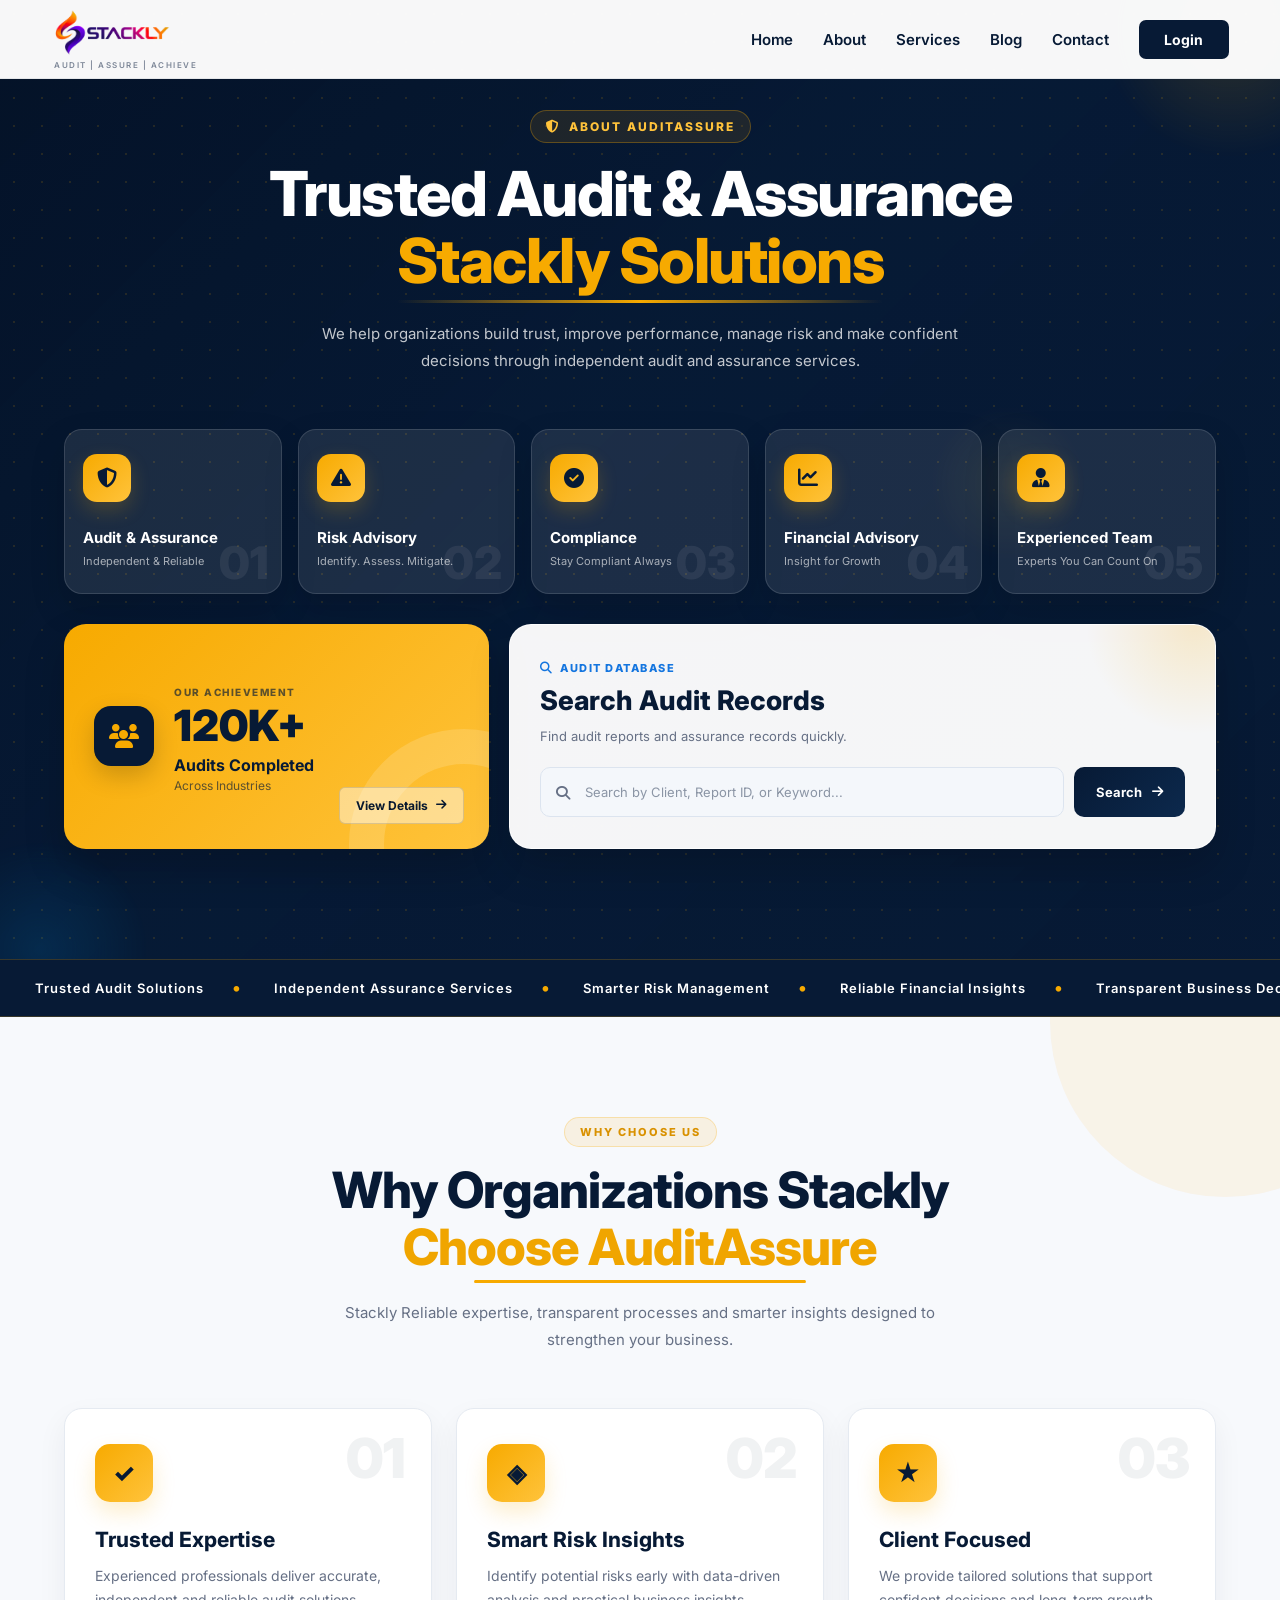
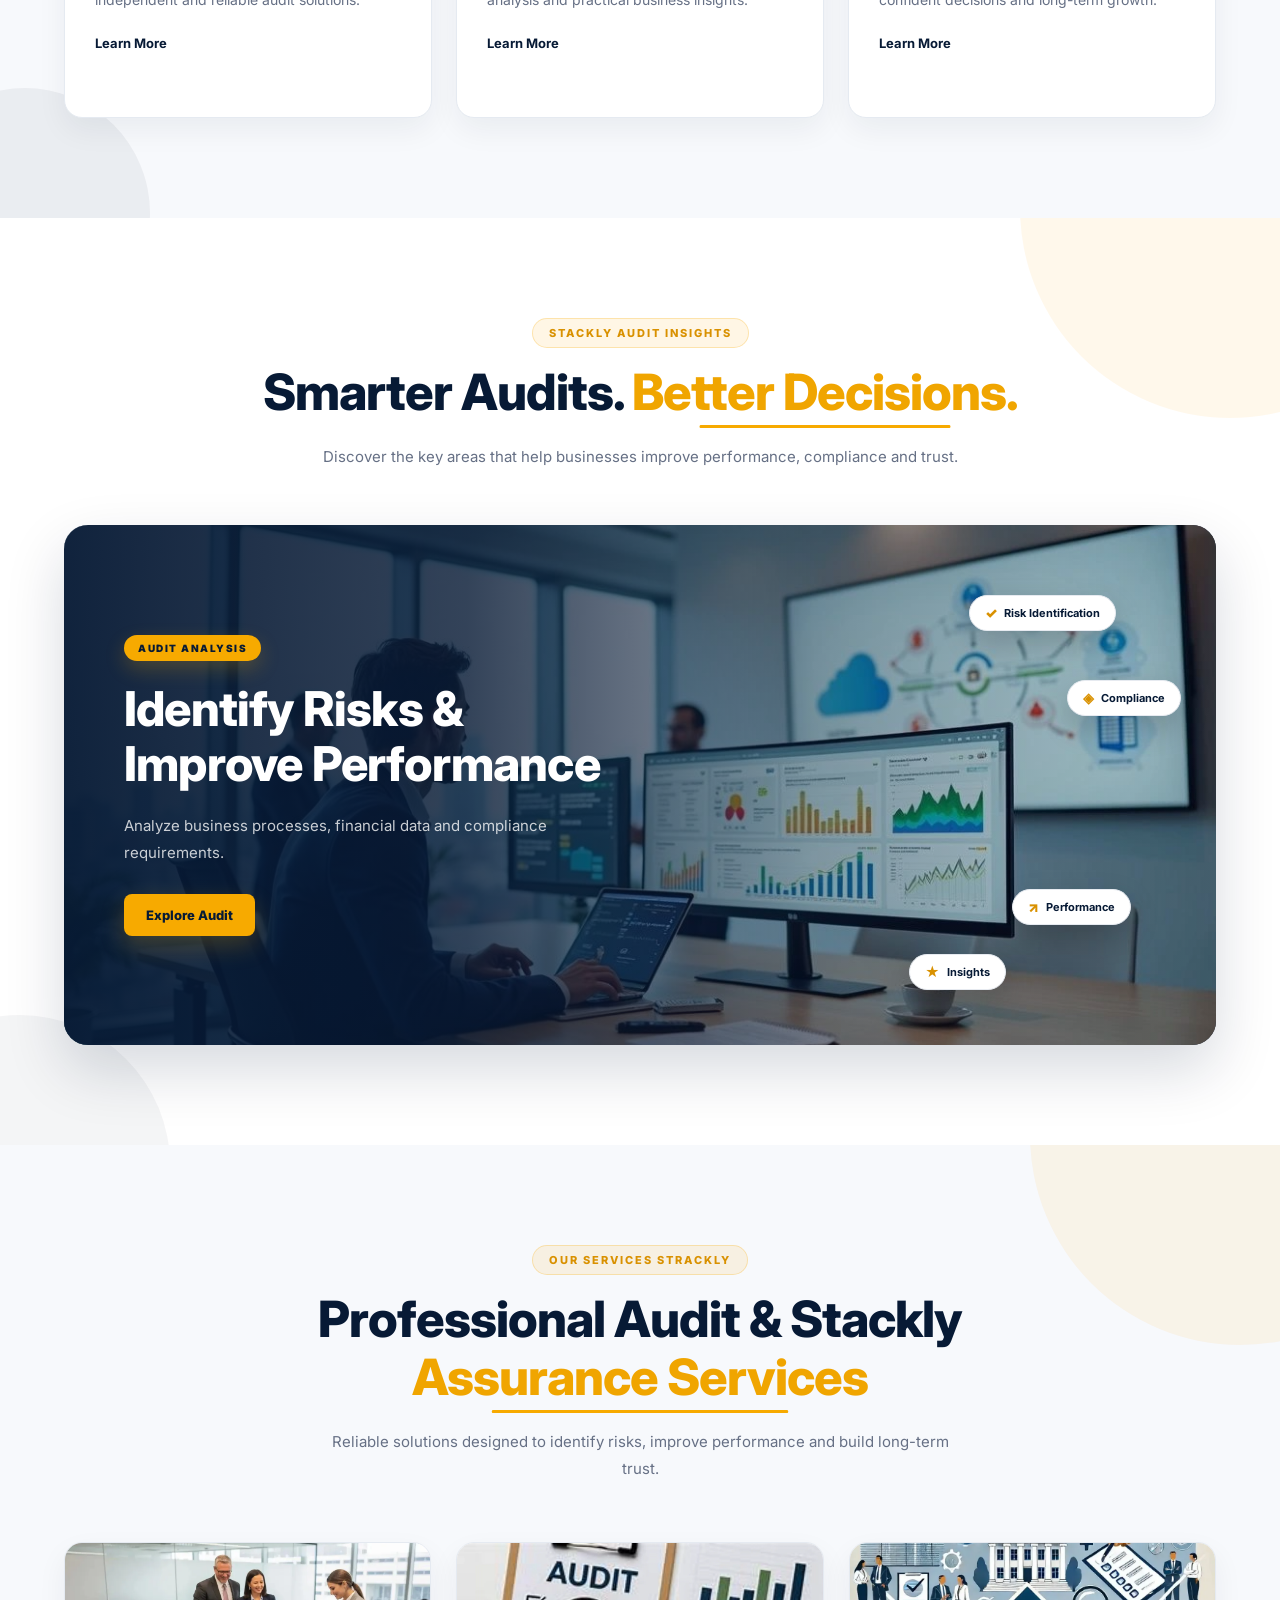
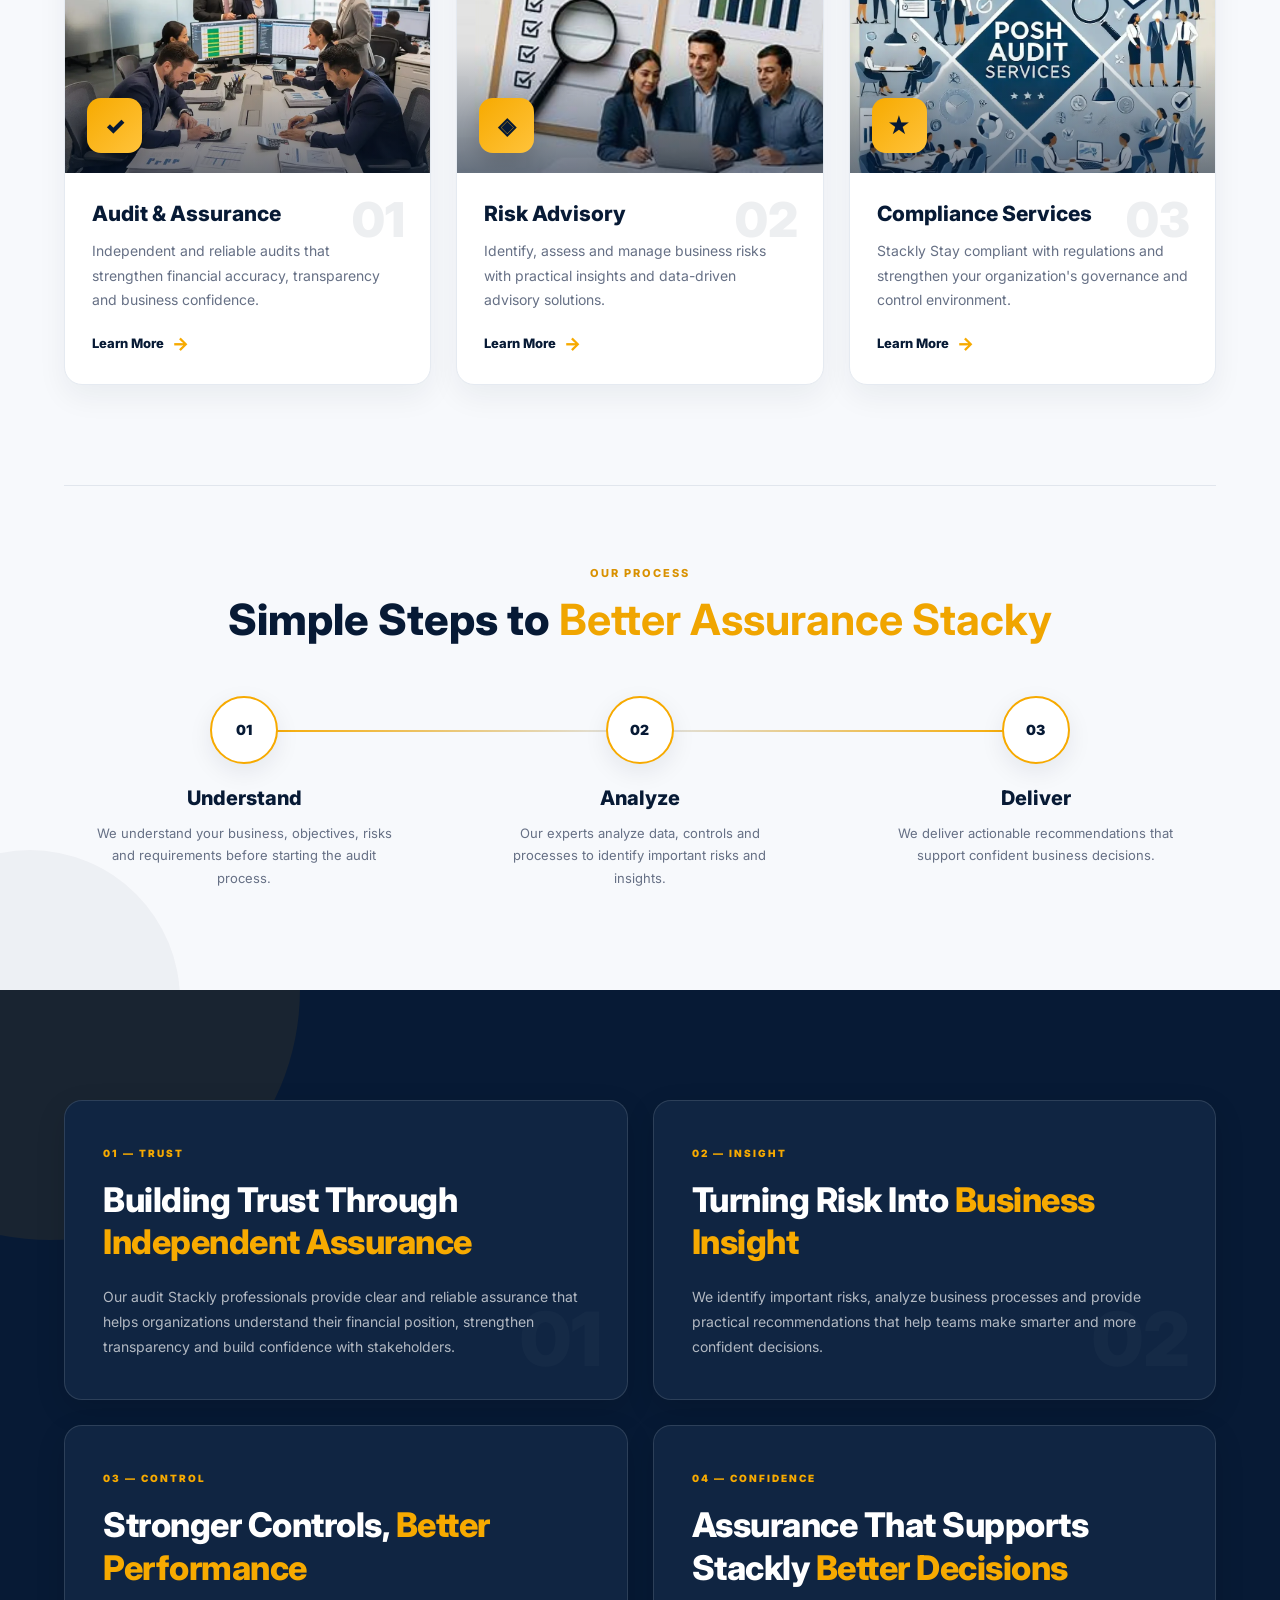
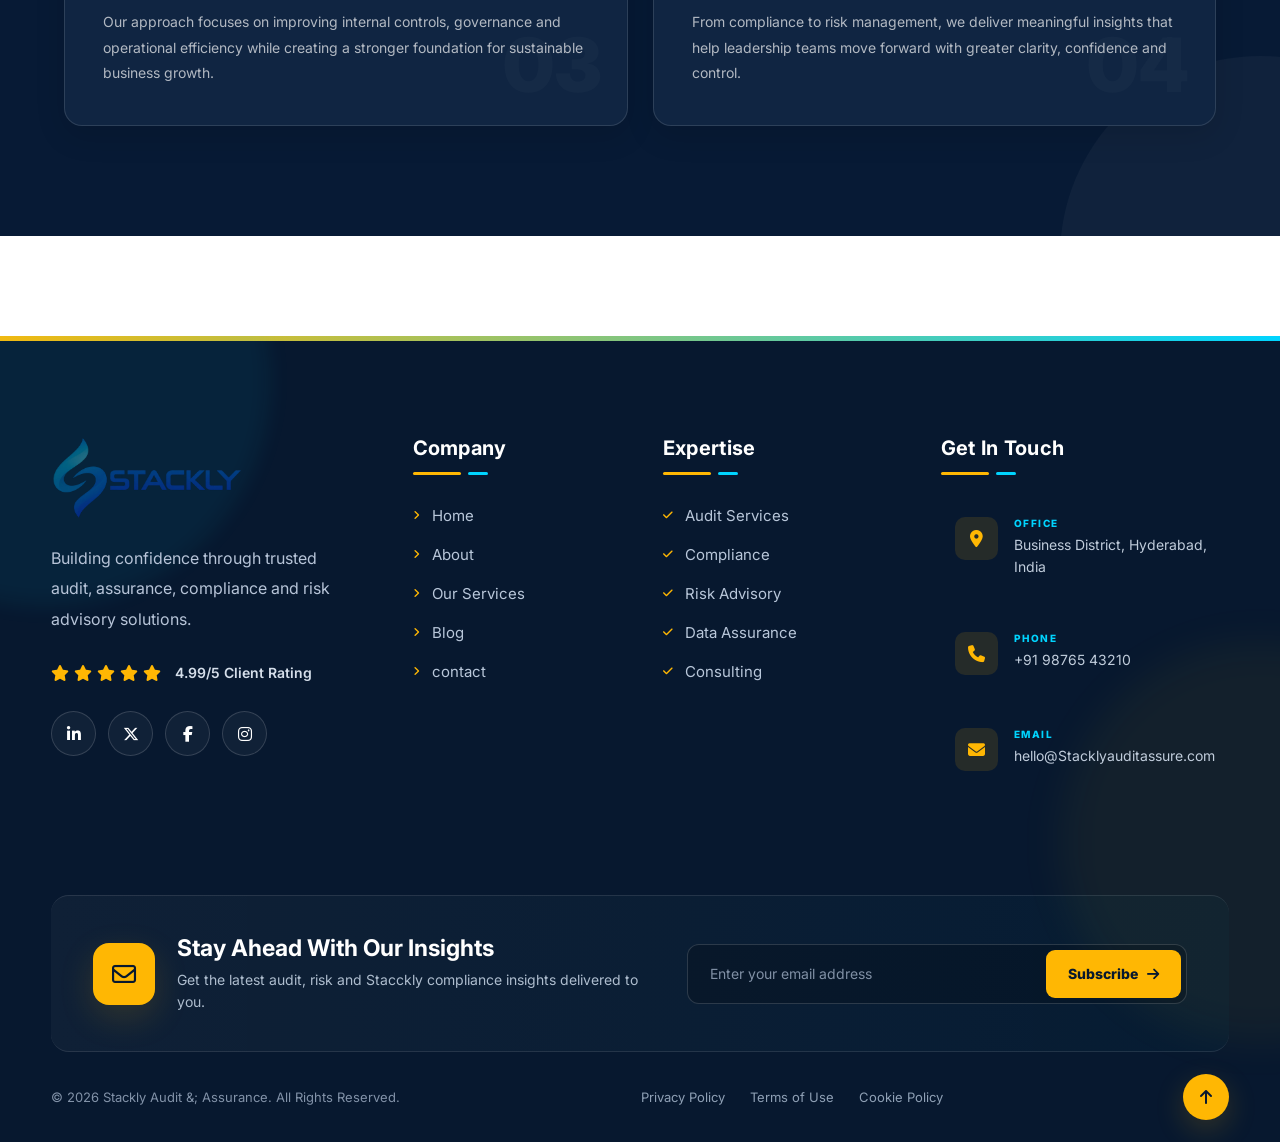
==== about.html @ 007d233b "Add files via upload" ====
<!DOCTYPE html>
<html lang="en">
<head>
    <meta charset="UTF-8">
    <meta name="viewport" content="width=device-width, initial-scale=1.0">

    <title>AuditAssure | Contact Us</title>

    <meta
        name="description"
        content="Contact AuditAssure for professional audit and assurance services."
    >

    <!-- Google Font -->
    <link
        href="https://fonts.googleapis.com/css2?family=Inter:wght@400;500;600;700;800&display=swap"
        rel="stylesheet"
    >

    <!-- Font Awesome -->
    <link
        rel="stylesheet"
        href="https://cdnjs.cloudflare.com/ajax/libs/font-awesome/6.5.2/css/all.min.css"
    >

    <!-- CSS -->
    <link rel="stylesheet" href="css/about.css">
</head>

<body>

<!-- =====================================================
     PRELOADER
====================================================== -->

<div class="preloader" id="preloader">

    <div class="loader-wrapper">

        <div class="loader-shield">

            <img
                src="./assets/img-20.webp"
                alt="AuditAssure Logo"
            >

        </div>

        <div class="loader-brand">
            Audit<span>Assure</span>
        </div>

        <div class="loader-line">
            <span></span>
        </div>

    </div>

</div>


<!-- =====================================================
     HEADER
====================================================== -->

<header class="header" id="header">

    <div class="header-container">

        <!-- LOGO -->

        <a href="index.html" class="brand">

            <img
                class="brand-logo"
                src="./assets/img-19.webp"
                alt=""
            >

            <span class="brand-tagline">
                AUDIT | ASSURE | ACHIEVE
            </span>

        </a>


        <!-- DESKTOP / MOBILE NAV -->

        <nav class="nav" id="mainNav">

            <a href="index.html" class="nav-link">
                Home
            </a>

            <a href="about.html" class="nav-link">
                About
            </a>

            <a href="services.html" class="nav-link">
                Services
            </a>

            <a href="blog.html" class="nav-link">
                Blog
            </a>

            <a href="contact.html" class="nav-link ">
                Contact
            </a>

            <a href="login.html" class="nav-btn">
                Login
            </a>

        </nav>


        <!-- MOBILE MENU BUTTON -->

        <button
            type="button"
            class="menu-btn"
            id="menuBtn"
            aria-label="Open navigation menu"
            aria-expanded="false"
        >

            <span class="menu-icon">

                <span></span>
                <span></span>
                <span></span>

            </span>

        </button>

    </div>

</header>


<!-- =====================================================
     ABOUT / AUDIT SEARCH SECTION
===================================================== -->

<section class="audit-about" id="about">

    <!-- BACKGROUND IMAGE -->
    <div class="about-bg-image"></div>

    <!-- DARK OVERLAY -->
    <div class="about-overlay"></div>

    <!-- ANIMATED DOTS -->
    <div class="about-dots"></div>

    <!-- FLOATING GLOW ELEMENTS -->
    <div class="about-glow about-glow-1"></div>
    <div class="about-glow about-glow-2"></div>
    <div class="about-glow about-glow-3"></div>


    <div class="about-container">

        <!-- =================================================
             TOP HEADING
        ================================================== -->

        <div class="about-heading reveal-about">

            <span class="about-tag">
                <i class="fa-solid fa-shield-halved"></i>
                ABOUT AUDITASSURE
            </span>

            <h2>
                 Trusted Audit & Assurance
                <span> Stackly Solutions</span>
            </h2>

            <p>
                We help organizations build trust, improve performance,
                manage risk and make confident decisions through
                independent audit and assurance services.
            </p>

        </div>


        <!-- =================================================
             FEATURE CARDS
        ================================================== -->

        <div class="audit-features">

            <!-- CARD 1 -->
            <div class="audit-feature-card reveal-card">

                <div class="feature-icon">
                    <i class="fa-solid fa-shield-halved"></i>
                </div>

                <div class="feature-content">
                    <h3>Audit & Assurance</h3>
                    <p>Independent & Reliable</p>
                </div>

                <span class="feature-number">01</span>

            </div>


            <!-- CARD 2 -->
            <div class="audit-feature-card reveal-card">

                <div class="feature-icon">
                    <i class="fa-solid fa-triangle-exclamation"></i>
                </div>

                <div class="feature-content">
                    <h3>Risk Advisory</h3>
                    <p>Identify. Assess. Mitigate.</p>
                </div>

                <span class="feature-number">02</span>

            </div>


            <!-- CARD 3 -->
            <div class="audit-feature-card reveal-card">

                <div class="feature-icon">
                    <i class="fa-solid fa-circle-check"></i>
                </div>

                <div class="feature-content">
                    <h3>Compliance</h3>
                    <p>Stay Compliant Always</p>
                </div>

                <span class="feature-number">03</span>

            </div>


            <!-- CARD 4 -->
            <div class="audit-feature-card reveal-card">

                <div class="feature-icon">
                    <i class="fa-solid fa-chart-line"></i>
                </div>

                <div class="feature-content">
                    <h3>Financial Advisory</h3>
                    <p>Insight for Growth</p>
                </div>

                <span class="feature-number">04</span>

            </div>


            <!-- CARD 5 -->
            <div class="audit-feature-card reveal-card">

                <div class="feature-icon">
                    <i class="fa-solid fa-user-tie"></i>
                </div>

                <div class="feature-content">
                    <h3>Experienced Team</h3>
                    <p>Experts You Can Count On</p>
                </div>

                <span class="feature-number">05</span>

            </div>

        </div>


        <!-- =================================================
             SEARCH AREA
        ================================================== -->

        <div class="audit-search-area">


            <!-- =================================================
                 COUNT CARD
            ================================================== -->

            <div class="audit-count-card reveal-left">

                <div class="count-bg-circle"></div>

                <div class="count-icon">
                    <i class="fa-solid fa-users"></i>
                </div>

                <div class="count-content">

                    <span class="count-small-title">
                        OUR ACHIEVEMENT
                    </span>

                    <h2>
                        <span class="counter" data-target="120">0</span>K+
                    </h2>

                    <h3>
                        Audits Completed
                    </h3>

                    <p>
                        Across Industries
                    </p>

                </div>

                <a href="404.html" class="count-arrow">
    <span>View Details</span>
    <i class="fa-solid fa-arrow-right"></i>
</a>

            </div>


            <!-- =================================================
                 SEARCH CARD
            ================================================== -->

            <div class="audit-search-card reveal-right">

                <div class="search-card-glow"></div>

                <div class="search-content">

                    <span class="search-label">
                        <i class="fa-solid fa-magnifying-glass"></i>
                        AUDIT DATABASE
                    </span>

                    <h2>
                        Search Audit Records
                    </h2>

                    <p>
                        Find audit reports and assurance
                        records quickly.
                    </p>

                </div>


                <form class="audit-search">

                    <div class="search-input">

                        <span class="search-icon">
                            <i class="fa-solid fa-magnifying-glass"></i>
                        </span>

                        <input
                            type="text"
                            placeholder="Search by Client, Report ID, or Keyword..."
                            aria-label="Search audit records"
                        >

                    </div>

                  <button
    type="button"
    onclick="window.location.href='404.html'"
>
    Search
    <i class="fa-solid fa-arrow-right"></i>
</button>
                </form>

            </div>

        </div>

    </div>

</section>

<!-- =====================================================
     MOVING TEXT SLIDER
===================================================== -->

<div class="mini-slider">

    <div class="mini-slider-track">

        <span>Trusted Audit Solutions</span>
        <span>Independent Assurance Services</span>
        <span>Smarter Risk Management</span>
        <span>Reliable Financial Insights</span>
        <span>Transparent Business Decisions</span>

        <!-- DUPLICATE FOR INFINITE LOOP -->

        <span>Trusted Audit Solutions</span>
        <span>Independent Assurance Services</span>
        <span>Smarter Risk Management</span>
        <span>Reliable Financial Insights</span>
        <span>Transparent Business Decisions</span>

    </div>

</div>


<!-- =====================================================
     WHY CHOOSE US
===================================================== -->

<section class="why-choose" id="why-choose">

    <div class="why-container">

        <!-- SECTION HEADING -->

        <div class="why-heading">

            <span class="why-label">
                WHY CHOOSE US
            </span>

            <h2>
                Why Organizations Stackly
                <span>Choose AuditAssure</span>
            </h2>

            <p>
                 Stackly Reliable expertise, transparent processes and
                smarter insights designed to strengthen your business.
            </p>

        </div>


        <!-- WHY CARDS -->

        <div class="why-cards">


            <!-- CARD 1 -->

            <div class="why-card">

                <div class="why-icon">
                    ✓
                </div>

                <div class="why-number">
                    01
                </div>

                <h3>
                    Trusted Expertise
                </h3>

                <p>
                    Experienced professionals deliver accurate,
                    independent and reliable audit solutions.
                </p>

                <a href="404.html">
                    Learn More
                   
                </a>

            </div>


            <!-- CARD 2 -->

            <div class="why-card">

                <div class="why-icon">
                    ◈
                </div>

                <div class="why-number">
                    02
                </div>

                <h3>
                    Smart Risk Insights
                </h3>

                <p>
                    Identify potential risks early with data-driven
                    analysis and practical business insights.
                </p>

                <a href="404.html">
                    Learn More
                  
                </a>

            </div>


            <!-- CARD 3 -->

            <div class="why-card">

                <div class="why-icon">
                    ★
                </div>

                <div class="why-number">
                    03
                </div>

                <h3>
                    Client Focused
                </h3>

                <p>
                    We provide tailored solutions that support
                    confident decisions and long-term growth.
                </p>

                <a href="404.html">
                    Learn More
                    
                </a>

            </div>


        </div>

    </div>

</section>

<!-- =====================================================
     AUDIT INSIGHT SECTION
===================================================== -->

<section class="audit-insight" id="audit-insight">

    <div class="insight-container">

        <!-- =================================================
             SECTION HEADING
        ================================================= -->

        <div class="insight-heading">

            <span class="insight-label">
                 STACKLY AUDIT INSIGHTS
            </span>

            <h2>
                Smarter Audits.
                <strong>Better Decisions.</strong>
            </h2>

            <p>
                Discover the key areas that help businesses
                improve performance, compliance and trust.
            </p>

        </div>


        <!-- =================================================
             IMAGE CARD
        ================================================= -->

        <div class="audit-image-card">

            <img
                src="./assets/img-8.webp"
                alt="Audit Analysis"
            >


            <!-- IMAGE OVERLAY -->

            <div class="audit-image-overlay">

                <div class="audit-badge">
                    AUDIT ANALYSIS
                </div>

                <h3>
                    Identify Risks &amp;
                    Improve Performance
                </h3>

                <p>
                    Analyze business processes, financial data
                    and compliance requirements.
                </p>

                <a
                    href="404.html"
                    class="audit-btn"
                >
                    Explore Audit
                   
                </a>

            </div>


            <!-- =================================================
                 FLOATING TAGS
            ================================================= -->

            <div class="audit-tag tag-one">
                <span>✓</span>
                Risk Identification
            </div>

            <div class="audit-tag tag-two">
                <span>◈</span>
                Compliance
            </div>

            <div class="audit-tag tag-three">
                <span>↗</span>
                Performance
            </div>

            <div class="audit-tag tag-four">
                <span>★</span>
                Insights
            </div>

        </div>

    </div>

</section>

<!-- =====================================================
     SERVICES SECTION
===================================================== -->

<section class="services-section" id="services">

    <div class="services-container">

        <!-- =================================================
             SECTION HEADING
        ================================================= -->

        <div class="services-heading">

            <span class="services-label">
                OUR SERVICES STRACKLY
            </span>

            <h2>
                Professional Audit & Stackly
                <strong>Assurance Services</strong>
            </h2>

            <p>
                Reliable solutions designed to identify risks,
                improve performance and build long-term trust.
            </p>

        </div>


        <!-- =================================================
             SERVICE CARDS
        ================================================= -->

        <div class="services-grid">


            <!-- SERVICE 01 -->

            <article class="service-card">

                <div class="service-image">

                    <img
                        src="./assets/img-11.webp"
                        alt="Audit and Assurance"
                    >

                    <div class="service-image-overlay"></div>

                    <div class="service-icon">
                        ✓
                    </div>

                </div>


                <div class="service-content">

                    <span class="service-number">
                        01
                    </span>

                    <h3>
                        Audit &amp; Assurance
                    </h3>

                    <p>
                        Independent and reliable audits that
                        strengthen financial accuracy,
                        transparency and business confidence.
                    </p>

                    <a href="404.html">
                        Learn More
                        <span>→</span>
                    </a>

                </div>

            </article>



            <!-- SERVICE 02 -->

            <article class="service-card">

                <div class="service-image">

                    <img
                        src="./assets/img-12.webp"
                        alt="Risk Advisory"
                    >

                    <div class="service-image-overlay"></div>

                    <div class="service-icon">
                        ◈
                    </div>

                </div>


                <div class="service-content">

                    <span class="service-number">
                        02
                    </span>

                    <h3>
                        Risk Advisory
                    </h3>

                    <p>
                        Identify, assess and manage business
                        risks with practical insights and
                        data-driven advisory solutions.
                    </p>

                    <a href="404.html">
                        Learn More
                        <span>→</span>
                    </a>

                </div>

            </article>



            <!-- SERVICE 03 -->

            <article class="service-card">

                <div class="service-image">

                    <img
                        src="./assets/img-14.webp"
                        alt="Compliance Services"
                    >

                    <div class="service-image-overlay"></div>

                    <div class="service-icon">
                        ★
                    </div>

                </div>


                <div class="service-content">

                    <span class="service-number">
                        03
                    </span>

                    <h3>
                        Compliance Services
                    </h3>

                    <p>
                         Stackly Stay compliant with regulations and
                        strengthen your organization's
                        governance and control environment.
                    </p>

                    <a href="404.html">
                        Learn More
                        <span>→</span>
                    </a>

                </div>

            </article>

        </div>



        <!-- =================================================
             PROCESS SECTION
        ================================================= -->

        <div class="process-section">

            <div class="process-heading">

                <span>
                    OUR PROCESS
                </span>

                <h2>
                    Simple Steps to
                    <strong>Better Assurance Stacky</strong>
                </h2>

            </div>


            <div class="process-grid">


                <!-- STEP 01 -->

                <div class="process-card">

                    <div class="process-icon">
                        <span>01</span>
                    </div>

                    <h3>
                        Understand
                    </h3>

                    <p>
                        We understand your business,
                        objectives, risks and requirements
                        before starting the audit process.
                    </p>

                </div>



                <!-- STEP 02 -->

                <div class="process-card">

                    <div class="process-icon">
                        <span>02</span>
                    </div>

                    <h3>
                        Analyze
                    </h3>

                    <p>
                        Our experts analyze data, controls
                        and processes to identify important
                        risks and insights.
                    </p>

                </div>



                <!-- STEP 03 -->

                <div class="process-card">

                    <div class="process-icon">
                        <span>03</span>
                    </div>

                    <h3>
                        Deliver
                    </h3>

                    <p>
                        We deliver actionable recommendations
                        that support confident business
                        decisions.
                    </p>

                </div>


            </div>

        </div>

    </div>

</section>



<!-- =====================================================
     SERVICE INFORMATION
===================================================== -->

<section class="service-info-section">

    <div class="service-info-container">


        <!-- BLOCK 1 -->

        <div class="info-block info-up">

            <span class="info-tag">
                01 — TRUST
            </span>

            <h2>
                Building Trust Through
                <strong>Independent Assurance</strong>
            </h2>

            <p>
                Our audit Stackly professionals provide clear and reliable
                assurance that helps organizations understand their
                financial position, strengthen transparency and build
                confidence with stakeholders.
            </p>

        </div>



        <!-- BLOCK 2 -->

        <div class="info-block info-down">

            <span class="info-tag">
                02 — INSIGHT
            </span>

            <h2>
                Turning Risk Into
                <strong>Business Insight</strong>
            </h2>

            <p>
                We identify important risks, analyze business processes
                and provide practical recommendations that help teams
                make smarter and more confident decisions.
            </p>

        </div>



        <!-- BLOCK 3 -->

        <div class="info-block info-up">

            <span class="info-tag">
                03 — CONTROL
            </span>

            <h2>
                Stronger Controls,
                <strong>Better Performance</strong>
            </h2>

            <p>
                Our approach focuses on improving internal controls,
                governance and operational efficiency while creating
                a stronger foundation for sustainable business growth.
            </p>

        </div>



        <!-- BLOCK 4 -->

        <div class="info-block info-down">

            <span class="info-tag">
                04 — CONFIDENCE
            </span>

            <h2>
                Assurance That Supports Stackly 
                <strong>Better Decisions</strong>
            </h2>

            <p>
                From compliance to risk management, we deliver
                meaningful insights that help leadership teams move
                forward with greater clarity, confidence and control.
            </p>

        </div>


    </div>

</section>

<!-- =====================================================
     PROFESSIONAL FOOTER
===================================================== -->

<footer class="audit-footer">

    <!-- Animated Top Line -->
    <div class="footer-top-line"></div>


    <!-- =================================================
         MAIN FOOTER
    ================================================= -->

    <div class="footer-container">


        <!-- =================================================
             BRAND COLUMN
        ================================================= -->

        <div class="footer-brand">

               <a href="index.html" class="brand">

        <img
            class="brand-logo"
            src="./assets/img-20.webp"
            alt="AuditAssure Logo"
        >

    </a>


            <p>
                Building confidence through trusted audit,
                assurance, compliance and risk advisory
                solutions.
            </p>


            <!-- Rating -->

            <div class="footer-rating">

                <div class="footer-stars">

                    <i class="fa-solid fa-star"></i>
                    <i class="fa-solid fa-star"></i>
                    <i class="fa-solid fa-star"></i>
                    <i class="fa-solid fa-star"></i>
                    <i class="fa-solid fa-star"></i>

                </div>

                <span>
                    4.99/5 Client Rating
                </span>

            </div>


            <!-- Social Icons -->

            <div class="footer-social">

                <a href="404.html" aria-label="LinkedIn">
                    <i class="fa-brands fa-linkedin-in"></i>
                </a>

                <a href="404.html" aria-label="X">
                    <i class="fa-brands fa-x-twitter"></i>
                </a>

                <a href="404.html" aria-label="Facebook">
                    <i class="fa-brands fa-facebook-f"></i>
                </a>

                <a href="404.html" aria-label="Instagram">
                    <i class="fa-brands fa-instagram"></i>
                </a>

            </div>

        </div>



        <!-- =================================================
             COMPANY
        ================================================= -->

        <div class="footer-column">

            <h2>
                Company
            </h2>

            <span class="footer-heading-line"></span>


            <ul>

                <li>
                    <a href="index.html">
                        <i class="fa-solid fa-angle-right"></i>
                        <span>Home</span>
                    </a>
                </li>

                <li>
                    <a href="about.html">
                        <i class="fa-solid fa-angle-right"></i>
                        <span>About </span>
                    </a>
                </li>

                <li>
                    <a href="services.html">
                        <i class="fa-solid fa-angle-right"></i>
                        <span>Our Services</span>
                    </a>
                </li>

                

                <li>
                    <a href="blog.html">
                        <i class="fa-solid fa-angle-right"></i>
                        <span>Blog</span>
                    </a>
                </li>

                 <li>
                    <a href="contact.html">
                        <i class="fa-solid fa-angle-right"></i>
                        <span>contact</span>
                    </a>
                </li>




            </ul>

        </div>



        <!-- =================================================
             EXPERTISE
        ================================================= -->

        <div class="footer-column">

            <h2>
                Expertise
            </h2>

            <span class="footer-heading-line"></span>


            <ul>

                <li>
                    <a href="services.html#audit">
                        <i class="fa-solid fa-check"></i>
                        <span>Audit Services</span>
                    </a>
                </li>

                <li>
                    <a href="about.html">
                        <i class="fa-solid fa-check"></i>
                        <span>Compliance</span>
                    </a>
                </li>

                <li>
                    <a href="services.html">
                        <i class="fa-solid fa-check"></i>
                        <span>Risk Advisory</span>
                    </a>
                </li>

                <li>
                    <a href="404.html">
                        <i class="fa-solid fa-check"></i>
                        <span>Data Assurance</span>
                    </a>
                </li>

                <li>
                    <a href="contact.html">
                        <i class="fa-solid fa-check"></i>
                        <span>Consulting</span>
                    </a>
                </li>

            </ul>

        </div>



        <!-- =================================================
             CONTACT
        ================================================= -->

        <div class="footer-column footer-contact">

            <h2>
                Get In Touch
            </h2>

            <span class="footer-heading-line"></span>


            <!-- Location -->

            <div class="footer-contact-item">

                <div class="contact-icon">

                    <i class="fa-solid fa-location-dot"></i>

                </div>

                <div>

                    <small>
                        OFFICE
                    </small>

                    <p>
                        Business District,
                        Hyderabad, India
                    </p>

                </div>

            </div>


            <!-- Phone -->

            <div class="footer-contact-item">

                <div class="contact-icon">

                    <i class="fa-solid fa-phone"></i>

                </div>

                <div>

                    <small>
                        PHONE
                    </small>

                    <p>
                        +91 98765 43210
                    </p>

                </div>

            </div>


            <!-- Email -->

            <div class="footer-contact-item">

                <div class="contact-icon">

                    <i class="fa-solid fa-envelope"></i>

                </div>

                <div>

                    <small>
                        EMAIL
                    </small>

                    <p>
                        hello@Stacklyauditassure.com
                    </p>

                </div>

            </div>

        </div>

    </div>



    <!-- =================================================
         NEWSLETTER
    ================================================= -->

    <div class="footer-newsletter">


        <div class="newsletter-content">

            <div class="newsletter-icon">

                <i class="fa-regular fa-envelope"></i>

            </div>


            <div>

                <h2>
                    Stay Ahead With Our Insights
                </h2>

                <p>
                    Get the latest audit, risk and Stacckly
                    compliance insights delivered to you.
                </p>

            </div>

        </div>


        <form
            class="newsletter-form"
            id="newsletterForm"
        >

            <input
                type="email"
                id="newsletterEmail"
                placeholder="Enter your email address"
                required
            >

         <button
    type="button"
    onclick="window.location.href='404.html'"
>
    Subscribe
    <i class="fa-solid fa-arrow-right"></i>
</button>

        </form>

    </div>



    <!-- =================================================
         FOOTER BOTTOM
    ================================================= -->

    <div class="footer-bottom">


        <p>
            © 2026 Stackly Audit &; Assurance.
            All Rights Reserved.
        </p>


        <div class="footer-bottom-links">

            <a href="404.html">
                Privacy Policy
            </a>

            <a href="404.html">
                Terms of Use
            </a>

            <a href="404.html">
                Cookie Policy
            </a>

        </div>


        <a
            href="#home"
            class="back-top"
            aria-label="Back to top"
        >

            <i class="fa-solid fa-arrow-up"></i>

        </a>

    </div>

</footer>

  <!-- =====================================================
       JAVASCRIPT
  ====================================================== -->
  <script src="./javascript/about.js"></script>

</body>
</html>
---- css/about.css ----
/* =========================================================
   AUDITASSURE CONTACT PAGE
   COMPLETE RESPONSIVE CSS
========================================================= */


/* =========================================================
   ROOT
========================================================= */

:root {

    --navy: #071a35;
    --navy-2: #0c294d;

    --gold: #f7aa00;
    --gold-2: #ffc33b;

    --gold-light: #ffc33b;

    --white: #ffffff;

    --light: #f5f7fa;

    --text: #101c30;

    --muted: #667085;

    --border: #e1e7ef;

    --green: #159447;

    --danger: #d62828;

    --shadow:
        0 16px 40px rgba(7, 26, 53, 0.12);

    --radius: 14px;

}


/* =========================================================
   RESET
========================================================= */

* {

    margin: 0;

    padding: 0;

    box-sizing: border-box;

}


html {

    scroll-behavior: smooth;

    scroll-padding-top: 80px;

}


body {

    font-family: "Inter", sans-serif;

    color: var(--text);

    background: #ffffff;

    overflow-x: hidden;

}


body.menu-open {

    overflow: hidden;

}


a {

    color: inherit;

    text-decoration: none;

}


button,
input,
select,
textarea {

    font-family: inherit;

}


img {

    max-width: 100%;

}


.container {

    width: min(1200px, 92%);

    margin: auto;

}


/* =========================================================
   PRELOADER
========================================================= */

.preloader {

    position: fixed;

    inset: 0;

    width: 100%;

    height: 100vh;

    display: flex;

    align-items: center;

    justify-content: center;

    background: #f7faff;

    z-index: 999999;

    opacity: 1;

    visibility: visible;

    pointer-events: all;

    transition:
        opacity .7s ease,
        visibility .7s ease;

}


.preloader.hide {

    opacity: 0;

    visibility: hidden;

    pointer-events: none;

}


.loader-wrapper {

    display: flex;

    flex-direction: column;

    align-items: center;

    justify-content: center;

    text-align: center;

}


.loader-shield {

    width: 100px;

    height: 100px;

    display: flex;

    align-items: center;

    justify-content: center;

    background: #fff;

    border-radius: 25px;

    border: 1px solid #e3e9f5;

    box-shadow:
        0 15px 40px rgba(7, 26, 53, .15),
        0 0 0 8px rgba(247, 170, 0, .06);

    overflow: hidden;

    animation: loaderFloat 2s ease-in-out infinite;

}


.loader-shield img {

    width: 82px;

    height: 82px;

    object-fit: contain;

}


.loader-brand {

    margin-top: 18px;

    margin-bottom: 24px;

    font-size: 30px;

    font-weight: 800;

    color: var(--navy);

}


.loader-brand span {

    color: var(--gold);

}


.loader-line {

    position: relative;

    width: 230px;

    height: 5px;

    border-radius: 20px;

    background: #e5eaf1;

    overflow: hidden;

}


.loader-line span {

    position: absolute;

    top: 0;

    left: -50%;

    width: 50%;

    height: 100%;

    border-radius: 20px;

    background:
        linear-gradient(
            90deg,
            var(--navy),
            var(--gold),
            var(--navy)
        );

    animation: loaderLine 1.5s ease-in-out infinite;

}


@keyframes loaderFloat {

    0%,
    100% {

        transform: translateY(0);

    }

    50% {

        transform: translateY(-8px);

    }

}


@keyframes loaderLine {

    0% {

        left: -50%;

    }

    50% {

        left: 30%;

    }

    100% {

       

    }

}


/* =========================================================
   HEADER
========================================================= */

.header {

    position: fixed;

    top: 0;

    left: 0;

    width: 100%;

    z-index: 9999;

    background:
        rgba(255,255,255,.97);

    border-bottom:
        1px solid rgba(7,26,53,.08);

    transition:
        background .3s ease,
        box-shadow .3s ease;

}


.header.scrolled {

    background:
        rgba(255,255,255,.98);

    box-shadow:
        0 8px 30px rgba(7,26,53,.10);

}


.header-container {

    width: min(1200px,92%);

    margin: auto;

    min-height: 78px;

    display: flex;

    align-items: center;

    justify-content: space-between;

}


/* =========================================================
   LOGO
========================================================= */

.brand {

    display: flex;

    flex-direction: column;

    align-items: flex-start;

    justify-content: center;

    gap: 3px;

    flex-shrink: 0;

}


.brand-logo {

    width: 145px;

    height: 48px;

    object-fit: contain;

    object-position: left center;

    display: block;

    transition:
        transform .3s ease;

}


.brand:hover .brand-logo {

    transform: scale(1.03);

}


.brand-tagline {

    margin-left: 3px;

    font-size: 8px;

    font-weight: 600;

    letter-spacing: 1.5px;

    color: #7d8798;

    white-space: nowrap;

}


/* =========================================================
   NAV
========================================================= */

.nav {

    display: flex;

    align-items: center;

    gap: 30px;

}


.nav-link {

    position: relative;

    color: var(--navy);

    font-size: 15px;

    font-weight: 600;

    padding: 10px 0;

    transition: color .3s ease;

}


.nav-link::after {

    content: "";

    position: absolute;

    left: 0;

    bottom: 2px;

    width: 0;

    height: 2px;

    background: var(--gold);

    transition: width .3s ease;

}


.nav-link:hover,
.nav-link.active {

    color: var(--gold);

}


.nav-link:hover::after,
.nav-link.active::after {

    width: 100%;

}


/* =========================================================
   LOGIN
========================================================= */

.nav-btn {

    display: inline-flex;

    align-items: center;

    justify-content: center;

    min-width: 90px;

    padding: 11px 20px;

    border-radius: 7px;

    background: var(--navy);

    color: #fff;

    font-size: 14px;

    font-weight: 700;

    transition: .3s ease;

}


.nav-btn:hover {

    background: var(--gold);

    color: var(--navy);

    transform: translateY(-2px);

    box-shadow:
        0 8px 20px rgba(247,170,0,.25);

}


/* =========================================================
   MENU BUTTON
========================================================= */

.menu-btn {

    display: none;

    width: 44px;

    height: 44px;

    border: 0;

    outline: none;

    background: transparent;

    cursor: pointer;

    align-items: center;

    justify-content: center;

    border-radius: 8px;

    position: relative;

    z-index: 10001;

}


.menu-icon {

    width: 25px;

    height: 20px;

    position: relative;

    display: flex;

    flex-direction: column;

    justify-content: space-between;

}


.menu-icon span {

    width: 100%;

    height: 2.5px;

    display: block;

    border-radius: 10px;

    background: var(--navy);

    transition:
        transform .3s ease,
        opacity .25s ease;

}


/* =========================================================
   HAMBURGER → X
========================================================= */

.menu-btn.active .menu-icon span:nth-child(1) {

    transform:
        translateY(8.7px)
        rotate(45deg);

}


.menu-btn.active .menu-icon span:nth-child(2) {

    opacity: 0;

    transform: scaleX(0);

}


.menu-btn.active .menu-icon span:nth-child(3) {

    transform:
        translateY(-8.7px)
        rotate(-45deg);

}
/* =========================================================
   AUDITASSURE
   ABOUT / AUDIT SEARCH SECTION
   DESKTOP + TABLET + MOBILE
========================================================= */


/* =========================================================
   MAIN SECTION
========================================================= */

.audit-about {

    position: relative;

    width: 100%;

    min-height: 850px;

    padding: 110px 5%;

    overflow: hidden;

    isolation: isolate;

    background: #071a35;
}


/* =========================================================
   BACKGROUND IMAGE
========================================================= */

.about-bg-image {

    position: absolute;

    inset: 0;

    width: 100%;
    height: 100%;

    z-index: -5;

    background-image:
        url("assets/img-18.webp");

    background-size: cover;

    background-position: center;

    background-repeat: no-repeat;

    transform: scale(1.08);

    animation:
        aboutBackgroundMove 18s ease-in-out infinite alternate;
}


/* Background slow movement */

@keyframes aboutBackgroundMove {

    0% {
        transform: scale(1.08) translate3d(0, 0, 0);
    }

    50% {
        transform: scale(1.12) translate3d(-12px, -8px, 0);
    }

    100% {
        transform: scale(1.08) translate3d(10px, 8px, 0);
    }
}


/* =========================================================
   DARK OVERLAY
========================================================= */

.about-overlay {

    position: absolute;

    inset: 0;

    z-index: -4;

    background:
        linear-gradient(
            135deg,
            rgba(4, 18, 39, 0.96) 0%,
            rgba(7, 26, 53, 0.88) 45%,
            rgba(7, 26, 53, 0.94) 100%
        );
}


/* =========================================================
   ANIMATED DOT PATTERN
========================================================= */

.about-dots {

    position: absolute;

    inset: 0;

    z-index: -3;

    opacity: 0.20;

    background-image:
        radial-gradient(
            rgba(247, 170, 0, 0.65) 1px,
            transparent 1px
        );

    background-size: 28px 28px;

    animation:
        dotsMove 20s linear infinite;
}


@keyframes dotsMove {

    from {
        background-position:
            0 0;
    }

    to {
        background-position:
            28px 28px;
    }
}


/* =========================================================
   FLOATING GLOW
========================================================= */

.about-glow {

    position: absolute;

    border-radius: 50%;

    pointer-events: none;

    filter: blur(3px);

    opacity: 0.35;

    z-index: -2;

    animation:
        glowFloat 7s ease-in-out infinite alternate;
}


.about-glow-1 {

    width: 260px;
    height: 260px;

    top: -100px;
    right: -80px;

    background:
        radial-gradient(
            circle,
            rgba(247, 170, 0, 0.45),
            transparent 70%
        );
}


.about-glow-2 {

    width: 220px;
    height: 220px;

    bottom: -100px;
    left: -70px;

    background:
        radial-gradient(
            circle,
            rgba(0, 170, 255, 0.35),
            transparent 70%
        );

    animation-delay: 2s;
}


.about-glow-3 {

    width: 160px;
    height: 160px;

    top: 42%;
    right: 15%;

    background:
        radial-gradient(
            circle,
            rgba(255, 195, 59, 0.20),
            transparent 70%
        );

    animation-delay: 4s;
}


@keyframes glowFloat {

    0% {
        transform:
            translate3d(0, 0, 0)
            scale(1);
    }

    100% {
        transform:
            translate3d(20px, -25px, 0)
            scale(1.12);
    }
}


/* =========================================================
   CONTAINER
========================================================= */

.about-container {

    position: relative;

    width: 100%;

    max-width: 1250px;

    margin: 0 auto;

    z-index: 2;
}


/* =========================================================
   HEADING
========================================================= */

.about-heading {

    max-width: 800px;

    margin: 0 auto 55px;

    text-align: center;
}


/* =========================================================
   TAG
========================================================= */

.about-tag {

    display: inline-flex;

    align-items: center;

    gap: 8px;

    margin-bottom: 18px;

    padding: 8px 15px;

    color: #ffc33b;

    background:
        rgba(247, 170, 0, 0.10);

    border:
        1px solid rgba(247, 170, 0, 0.30);

    border-radius: 50px;

    font-size: 12px;

    font-weight: 800;

    letter-spacing: 2px;

    text-transform: uppercase;


    animation:
        tagPulse 3s ease-in-out infinite;
}


.about-tag i {

    font-size: 13px;
}


@keyframes tagPulse {

    0%,
    100% {
        box-shadow:
            0 0 0 rgba(247, 170, 0, 0);
    }

    50% {
        box-shadow:
            0 0 25px rgba(247, 170, 0, 0.16);
    }
}


/* =========================================================
   HEADING H2
========================================================= */

.about-heading h2 {

    margin: 0;

    color: #ffffff;

    font-size:
        clamp(38px, 5vw, 62px);

    line-height: 1.08;

    font-weight: 800;

    letter-spacing: -1.5px;
}


.about-heading h2 span {

    display: inline-block;

    color: #f7aa00;

    position: relative;
}


/* animated underline */

.about-heading h2 span::after {

    content: "";

    position: absolute;

    left: 0;
    right: 0;

    bottom: -8px;

    height: 3px;

    border-radius: 10px;

    background:
        linear-gradient(
            90deg,
            transparent,
            #f7aa00,
            transparent
        );

    animation:
        headingLine 3s ease-in-out infinite;
}


@keyframes headingLine {

    0%,
    100% {
        opacity: 0.4;
        transform: scaleX(0.5);
    }

    50% {
        opacity: 1;
        transform: scaleX(1);
    }
}


/* =========================================================
   HEADING PARAGRAPH
========================================================= */

.about-heading p {

    max-width: 690px;

    margin: 25px auto 0;

    color:
        rgba(255, 255, 255, 0.76);

    font-size: 15px;

    line-height: 1.8;
}


/* =========================================================
   FEATURE GRID
========================================================= */

.audit-features {

    display: grid;

    grid-template-columns:
        repeat(5, minmax(0, 1fr));

    gap: 16px;

    margin-bottom: 30px;
}


/* =========================================================
   FEATURE CARD
========================================================= */

.audit-feature-card {

    position: relative;

    min-height: 165px;

    padding: 24px 18px;

    display: flex;

    flex-direction: column;

    justify-content: space-between;

    overflow: hidden;

    background:
        rgba(255, 255, 255, 0.09);

    border:
        1px solid rgba(255, 255, 255, 0.13);

    border-radius: 18px;



    box-shadow:
        0 15px 35px rgba(0, 0, 0, 0.15);

    transition:
        transform 0.35s ease,
        background 0.35s ease,
        border-color 0.35s ease,
        box-shadow 0.35s ease;

    animation:
        cardFloat 5s ease-in-out infinite alternate;
}


.audit-feature-card:nth-child(2) {
    animation-delay: 0.5s;
}

.audit-feature-card:nth-child(3) {
    animation-delay: 1s;
}

.audit-feature-card:nth-child(4) {
    animation-delay: 1.5s;
}

.audit-feature-card:nth-child(5) {
    animation-delay: 2s;
}


@keyframes cardFloat {

    0% {
        transform: translateY(0);
    }

    100% {
        transform: translateY(-5px);
    }
}


/* =========================================================
   CARD HOVER
========================================================= */

.audit-feature-card:hover {

    transform:
        translateY(-10px);

    background:
        rgba(255, 255, 255, 0.14);

    border-color:
        rgba(247, 170, 0, 0.45);

    box-shadow:
        0 25px 50px rgba(0, 0, 0, 0.25),
        0 0 25px rgba(247, 170, 0, 0.08);
}


/* =========================================================
   CARD SHINE
========================================================= */

.audit-feature-card::before {

    content: "";

    position: absolute;

    top: 0;
    left: -120%;

    width: 80%;
    height: 100%;

    background:
        linear-gradient(
            90deg,
            transparent,
            rgba(255, 255, 255, 0.13),
            transparent
        );

    transform:
        skewX(-20deg);

    transition:
        left 0.7s ease;
}


.audit-feature-card:hover::before {
    left: 140%;
}


/* =========================================================
   FEATURE ICON
========================================================= */

.feature-icon {

    width: 48px;
    height: 48px;

    display: flex;

    align-items: center;
    justify-content: center;

    border-radius: 14px;

    color: #071a35;

    background:
        linear-gradient(
            135deg,
            #f7aa00,
            #ffc33b
        );

    font-size: 20px;

    box-shadow:
        0 8px 20px rgba(247, 170, 0, 0.20);

    transition:
        transform 0.35s ease;
}


.audit-feature-card:hover .feature-icon {

    transform:
        rotate(-6deg)
        scale(1.08);
}


/* =========================================================
   FEATURE CONTENT
========================================================= */

.feature-content h3 {

    margin: 15px 0 6px;

    color: #ffffff;

    font-size: 15px;

    line-height: 1.3;

    font-weight: 700;
}


.feature-content p {

    margin: 0;

    color:
        rgba(255, 255, 255, 0.62);

    font-size: 11px;

    line-height: 1.4;
}


/* =========================================================
   CARD NUMBER
========================================================= */

.feature-number {

    position: absolute;

    right: 12px;
    bottom: 8px;

    color:
        rgba(255, 255, 255, 0.07);

    font-size: 45px;

    line-height: 1;

    font-weight: 900;

    pointer-events: none;
}


/* =========================================================
   SEARCH AREA
========================================================= */

.audit-search-area {

    display: grid;

    grid-template-columns:
        0.75fr 1.25fr;

    gap: 20px;

    margin-top: 20px;
}


/* =========================================================
   COUNT CARD
========================================================= */

.audit-count-card {

    position: relative;

    min-height: 225px;

    padding: 30px;

    display: flex;

    align-items: center;

    gap: 20px;

    overflow: hidden;

    background:
        linear-gradient(
            135deg,
            #f7aa00,
            #ffc33b
        );

    border-radius: 22px;

    box-shadow:
        0 20px 40px rgba(0, 0, 0, 0.20);

    transition:
        transform 0.35s ease,
        box-shadow 0.35s ease;
}


.audit-count-card:hover {

    transform:
        translateY(-8px);

    box-shadow:
        0 30px 55px rgba(0, 0, 0, 0.28);
}


/* =========================================================
   COUNT BACKGROUND CIRCLE
========================================================= */

.count-bg-circle {

    position: absolute;

    width: 230px;
    height: 230px;

    right: -90px;
    bottom: -110px;

    border-radius: 50%;

    border:
        35px solid rgba(255, 255, 255, 0.15);

    animation:
        countCircle 7s linear infinite;
}


@keyframes countCircle {

    from {
        transform: rotate(0deg);
    }

    to {
        transform: rotate(360deg);
    }
}


/* =========================================================
   COUNT ICON
========================================================= */

.count-icon {

    width: 60px;
    height: 60px;

    flex-shrink: 0;

    display: flex;

    align-items: center;
    justify-content: center;

    color: #f7aa00;

    background: #071a35;

    border-radius: 17px;

    font-size: 24px;

    box-shadow:
        0 10px 25px rgba(0, 0, 0, 0.18);
}


/* =========================================================
   COUNT CONTENT
========================================================= */

.count-content {

    position: relative;

    z-index: 2;
}


.count-small-title {

    color:
        rgba(7, 26, 53, 0.65);

    font-size: 10px;

    font-weight: 800;

    letter-spacing: 1.5px;
}


.count-content h2 {

    margin: 4px 0;

    color: #071a35;

    font-size: 43px;

    line-height: 1;

    font-weight: 900;
}


.count-content h3 {

    margin: 8px 0 3px;

    color: #071a35;

    font-size: 16px;
}


.count-content p {

    margin: 0;

    color:
        rgba(7, 26, 53, 0.65);

    font-size: 12px;
}

.count-arrow {
    position: absolute;

    right: 25px;
    bottom: 25px;

    display: inline-flex;
    align-items: center;
    gap: 8px;

    padding: 10px 16px;

    color: #07182f;

    background: rgba(255, 255, 255, 0.45);

    border: 1px solid rgba(7, 24, 47, 0.15);

    border-radius: 6px;

    text-decoration: none;

    font-size: 12px;
    font-weight: 700;

    transition: all 0.3s ease;
}

.count-arrow:hover {
    color: #ffffff;

    background: #07182f;

    transform: translateY(-3px);
}

.count-arrow i {
    font-size: 12px;

    transition: transform 0.3s ease;
}

.count-arrow:hover i {
    transform: translateX(4px);
}

/* =========================================================
   SEARCH CARD
========================================================= */

.audit-search-card {

    position: relative;

    min-height: 225px;

    padding: 30px;

    display: flex;

    flex-direction: column;

    justify-content: center;

    overflow: hidden;

    background:
        rgba(255, 255, 255, 0.96);

    border:
        1px solid rgba(255, 255, 255, 0.8);

    border-radius: 22px;

    box-shadow:
        0 20px 40px rgba(0, 0, 0, 0.18);

    transition:
        transform 0.35s ease,
        box-shadow 0.35s ease;
}


.audit-search-card:hover {

    transform:
        translateY(-8px);

    box-shadow:
        0 30px 55px rgba(0, 0, 0, 0.24);
}


/* =========================================================
   SEARCH GLOW
========================================================= */

.search-card-glow {

    position: absolute;

    width: 220px;
    height: 220px;

    right: -90px;
    top: -110px;

    border-radius: 50%;

    background:
        radial-gradient(
            circle,
            rgba(247, 170, 0, 0.18),
            transparent 70%
        );

    pointer-events: none;

    animation:
        searchGlow 5s ease-in-out infinite alternate;
}


@keyframes searchGlow {

    from {
        transform:
            scale(1);
    }

    to {
        transform:
            scale(1.25);
    }
}


/* =========================================================
   SEARCH CONTENT
========================================================= */

.search-content {

    position: relative;

    z-index: 2;
}


.search-label {

    display: inline-flex;

    align-items: center;

    gap: 7px;

    margin-bottom: 10px;

    color: #1475df;

    font-size: 11px;

    font-weight: 800;

    letter-spacing: 1.5px;
}


.search-label i {
    font-size: 12px;
}


.search-content h2 {

    margin: 0 0 8px;

    color: #071a35;

    font-size: 27px;

    line-height: 1.2;

    font-weight: 800;
}


.search-content p {

    margin: 0 0 20px;

    color: #667085;

    font-size: 13px;

    line-height: 1.6;
}


/* =========================================================
   SEARCH FORM
========================================================= */

.audit-search {

    position: relative;

    z-index: 5;

    width: 100%;

    display: flex;

    gap: 10px;
}


/* =========================================================
   INPUT
========================================================= */

.search-input {

    position: relative;

    flex: 1;

    min-width: 0;
}


.search-icon {

    position: absolute;

    left: 16px;
    top: 50%;

    transform:
        translateY(-50%);

    color: #667085;

    font-size: 14px;

    pointer-events: none;
}


.search-input input {

    width: 100%;

    height: 50px;

    padding:
        0 15px 0 44px;

    color: #071a35;

    background: #f4f7fb;

    border:
        1px solid #dce4ef;

    border-radius: 10px;

    outline: none;

    font-family: inherit;

    font-size: 13px;

    transition:
        border-color 0.25s ease,
        box-shadow 0.25s ease,
        background 0.25s ease;
}


.search-input input::placeholder {
    color: #8b95a5;
}


.search-input input:focus {

    background: #ffffff;

    border-color: #1475df;

    box-shadow:
        0 0 0 4px rgba(20, 117, 223, 0.10);
}


/* =========================================================
   SEARCH BUTTON
========================================================= */

.audit-search button {

    height: 50px;

    flex-shrink: 0;

    padding:
        0 22px;

    display: inline-flex;

    align-items: center;
    justify-content: center;

    gap: 10px;

    color: #ffffff;

    background:
        linear-gradient(
            135deg,
            #071a35,
            #0c294d
        );

    border: none;

    border-radius: 10px;

    cursor: pointer;

    font-family: inherit;

    font-size: 13px;

    font-weight: 700;

    transition:
        transform 0.25s ease,
        box-shadow 0.25s ease,
        background 0.25s ease;
}


.audit-search button:hover {

    transform:
        translateY(-3px);

    background:
        linear-gradient(
            135deg,
            #f7aa00,
            #ffbf27
        );

    color: #071a35;

    box-shadow:
        0 12px 25px rgba(247, 170, 0, 0.25);
}


.audit-search button i {

    transition:
        transform 0.25s ease;
}


.audit-search button:hover i {

    transform:
        translateX(4px);
}


/* =========================================================
   SCROLL REVEAL
========================================================= */

.reveal-about,
.reveal-card,
.reveal-left,
.reveal-right {

    opacity: 0;

    transition:
        opacity 0.8s ease,
        transform 0.8s ease;
}


.reveal-about {
    transform:
        translateY(35px);
}


.reveal-card {
    transform:
        translateY(45px);
}


.reveal-left {
    transform:
        translateX(-50px);
}


.reveal-right {
    transform:
        translateX(50px);
}


.reveal-about.show,
.reveal-card.show,
.reveal-left.show,
.reveal-right.show {

    opacity: 1;

    transform:
        translate(0, 0);
}


/* =========================================================
   TABLET
   EXACT 796px RESPONSIVE
========================================================= */

@media (max-width: 796px) {

    .audit-about {
/* 
        min-height: auto; */

        padding:
            95px 4.5% 80px;
    }


    .about-container {
        width: 100%;
    }


    /* HEADING */

    .about-heading {

        max-width: 700px;

        margin-bottom: 40px;
    }


    .about-tag {

        font-size: 11px;

        padding: 8px 14px;
    }


    .about-heading h2 {

        font-size:
            clamp(36px, 6vw, 50px);

        letter-spacing: -1px;
    }


    .about-heading p {

        max-width: 620px;

        font-size: 14px;

        line-height: 1.75;
    }


    /* FEATURES */

    .audit-features {

        grid-template-columns:
            repeat(2, minmax(0, 1fr));

        gap: 16px;

        margin-bottom: 22px;
    }


    .audit-feature-card {

        min-height: 145px;

        padding: 21px 18px;
    }


    .feature-icon {

        width: 46px;
        height: 46px;

        font-size: 19px;
    }


    .feature-content h3 {

        font-size: 15px;
    }


    .feature-content p {

        font-size: 11px;
    }


    /* SEARCH */

    .audit-search-area {

        grid-template-columns:
            1fr;

        gap: 18px;
    }


    .audit-count-card {

        min-height: 190px;

        padding: 25px;
    }


    .audit-search-card {

        min-height: 215px;

        padding: 27px;
    }


    .search-content h2 {

        font-size: 25px;
    }


    .audit-search button {

        padding:
            0 20px;
    }

}


/* =========================================================
   601px - 796px
========================================================= */

@media (min-width: 601px) and (max-width: 796px) {

    .audit-features {

        grid-template-columns:
            repeat(2, minmax(0, 1fr));
    }


    .audit-feature-card:last-child {

        grid-column:
            1 / -1;

        width: calc(50% - 8px);

        margin: 0 auto;
    }


    .audit-search-area {

        grid-template-columns:
            0.85fr 1.15fr;
    }


    .audit-count-card {

        min-height: 210px;
    }


    .audit-search-card {

        min-height: 210px;
    }

}


/* =========================================================
   MOBILE
========================================================= */

@media (max-width: 600px) {

    .audit-about {

        padding:
            80px 18px 65px;
    }


    .about-heading {

        margin-bottom: 35px;
    }


    .about-tag {

        font-size: 9px;

        letter-spacing: 1.4px;

        padding: 7px 11px;
    }


    .about-heading h2 {

        font-size: 32px;

        line-height: 1.15;
    }


    .about-heading h2 span::after {

        bottom: -5px;

        height: 2px;
    }


    .about-heading p {

        margin-top: 20px;

        font-size: 13px;

        line-height: 1.7;
    }


    /* FEATURES */

    .audit-features {

        grid-template-columns:
            1fr;

        gap: 13px;
    }


    .audit-feature-card {

        min-height: 125px;

        padding: 18px;

        flex-direction: row;

        align-items: center;

        justify-content: flex-start;

        gap: 15px;
    }


    .feature-icon {

        width: 45px;
        height: 45px;

        flex-shrink: 0;
    }


    .feature-content h3 {

        margin: 0 0 5px;

        font-size: 15px;
    }


    .feature-content p {

        font-size: 11px;
    }


    .feature-number {

        right: 15px;

        font-size: 38px;
    }


    /* SEARCH */

    .audit-search-area {

        grid-template-columns:
            1fr;

        gap: 15px;

        margin-top: 15px;
    }


    .audit-count-card {

        min-height: 175px;

        padding: 22px;

        gap: 15px;
    }


    .count-icon {

        width: 52px;
        height: 52px;

        font-size: 20px;
    }


    .count-content h2 {

        font-size: 38px;
    }


    .count-content h3 {

        font-size: 14px;
    }


    .count-content p {

        font-size: 11px;
    }


    .count-arrow {

        top: 15px;
        right: 15px;

        width: 34px;
        height: 34px;
    }


  .audit-search-card {
    height: auto;

    padding: 24px 20px;

    box-sizing: border-box;
}

    .search-content h2 {

        font-size: 23px;
    }


    .search-content p {

        font-size: 12px;

        margin-bottom: 16px;
    }


    .audit-search {

        flex-direction: column;

        gap: 10px;
    }


    .search-input input {

        height: 48px;

        font-size: 12px;
    }


    .audit-search button {

        width: 100%;

        height: 48px;
    }


    /* HIDE EXTRA GLOWS ON MOBILE */

    .about-glow-3 {
        display: none;
    }

}


/* =========================================================
   SMALL MOBILE
========================================================= */

@media (max-width: 400px) {

    .audit-about {

        padding-left: 15px;
        padding-right: 15px;
    }


    .about-heading h2 {

        font-size: 29px;
    }


    .audit-feature-card {

        min-height: 115px;

        padding: 16px;
    }


    .feature-icon {

        width: 42px;
        height: 42px;

        font-size: 17px;
    }


    .feature-content h3 {

        font-size: 14px;
    }


    .count-content h2 {

        font-size: 34px;
    }


    .search-content h2 {

        font-size: 21px;
    }

}/* =========================================================
   MOVING TEXT SLIDER
========================================================= */

.mini-slider {

    width: 100%;

    height: 58px;

    display: flex;

    align-items: center;

    overflow: hidden;

    background: #071a35;

    border-top:
        1px solid rgba(247, 170, 0, 0.20);

    border-bottom:
        1px solid rgba(247, 170, 0, 0.20);

    white-space: nowrap;

    position: relative;
}


/* =========================================================
   SLIDER TRACK
========================================================= */

.mini-slider-track {

    display: flex;

    align-items: center;

    width: max-content;

    animation:
        miniTextMove 25s linear infinite;
}


/* =========================================================
   SLIDER TEXT
========================================================= */

.mini-slider-track span {

    display: inline-flex;

    align-items: center;

    color: #ffffff;

    font-size: 13px;

    font-weight: 600;

    letter-spacing: 1px;

    padding:
        0 35px;

    position: relative;
}


/* GOLD DOT */

.mini-slider-track span::after {

    content: "•";

    position: absolute;

    right: -3px;

    color: #f7aa00;

    font-size: 18px;
}


/* =========================================================
   SLIDER ANIMATION
========================================================= */

@keyframes miniTextMove {

    from {
        transform: translateX(0);
    }

    to {
        transform: translateX(-50%);
    }

}


/* Pause on hover */

.mini-slider:hover
.mini-slider-track {

    animation-play-state: paused;
}


/* =========================================================
   WHY CHOOSE SECTION
========================================================= */

.why-choose {

    position: relative;

    width: 100%;

    padding:
        100px 5%;

    background:
        #f7f9fc;

    overflow: hidden;
}


/* =========================================================
   BACKGROUND DECORATION
========================================================= */

.why-choose::before {

    content: "";

    position: absolute;

    width: 350px;

    height: 350px;

    top: -170px;

    right: -120px;

    border-radius: 50%;

    background:
        rgba(247, 170, 0, 0.08);

    pointer-events: none;
}


.why-choose::after {

    content: "";

    position: absolute;

    width: 250px;

    height: 250px;

    bottom: -120px;

    left: -100px;

    border-radius: 50%;

    background:
        rgba(7, 26, 53, 0.05);

    pointer-events: none;
}


/* =========================================================
   CONTAINER
========================================================= */

.why-container {

    width: 100%;

    max-width: 1200px;

    margin: 0 auto;

    position: relative;

    z-index: 2;
}


/* =========================================================
   HEADING
========================================================= */

.why-heading {

    max-width: 760px;

    margin:
        0 auto 55px;

    text-align: center;
}


/* =========================================================
   LABEL
========================================================= */

.why-label {

    display: inline-block;

    margin-bottom: 15px;

    padding:
        7px 15px;

    color: #d99100;

    background:
        rgba(247, 170, 0, 0.10);

    border:
        1px solid rgba(247, 170, 0, 0.25);

    border-radius: 50px;

    font-size: 11px;

    font-weight: 800;

    letter-spacing: 2px;
}


/* =========================================================
   HEADING
========================================================= */

.why-heading h2 {

    margin: 0;

    color: #071a35;

    font-size:
        clamp(32px, 4vw, 50px);

    line-height: 1.15;

    font-weight: 800;

    letter-spacing: -1px;
}


.why-heading h2 span {

    color: #f0a500;

    display: inline-block;

    position: relative;
}


/* UNDERLINE */

.why-heading h2 span::after {

    content: "";

    position: absolute;

    left: 0;

    bottom: -6px;

    width: 100%;

    height: 3px;

    background: #f7aa00;

    border-radius: 5px;

    transform:
        scaleX(0.7);

    transition:
        transform 0.4s ease;
}


.why-heading:hover
h2 span::after {

    transform:
        scaleX(1);
}


/* =========================================================
   DESCRIPTION
========================================================= */

.why-heading p {

    max-width: 650px;

    margin:
        22px auto 0;

    color: #667085;

    font-size: 15px;

    line-height: 1.8;
}


/* =========================================================
   CARDS
========================================================= */

.why-cards {

    display: grid;

    grid-template-columns:
        repeat(3, 1fr);

    gap: 24px;
}


/* =========================================================
   WHY CARD
========================================================= */

.why-card {

    position: relative;

    min-height: 310px;

    padding: 35px 30px;

    background: #ffffff;

    border:
        1px solid #e5eaf1;

    border-radius: 18px;

    overflow: hidden;

    box-shadow:
        0 12px 30px rgba(7, 26, 53, 0.06);

    transition:
        transform 0.35s ease,
        box-shadow 0.35s ease,
        border-color 0.35s ease;
}


/* =========================================================
   TOP GOLD LINE
========================================================= */

.why-card::before {

    content: "";

    position: absolute;

    top: 0;

    left: 0;

    width: 0;

    height: 4px;

    background:
        linear-gradient(
            90deg,
            #f7aa00,
            #ffc33b
        );

    transition:
        width 0.4s ease;
}


.why-card:hover::before {

    width: 100%;
}


/* =========================================================
   CARD HOVER
========================================================= */

.why-card:hover {

    transform:
        translateY(-10px);

    border-color:
        rgba(247, 170, 0, 0.35);

    box-shadow:
        0 25px 50px rgba(7, 26, 53, 0.12);
}


/* =========================================================
   ICON
========================================================= */

.why-icon {

    width: 58px;

    height: 58px;

    display: flex;

    align-items: center;

    justify-content: center;

    color: #071a35;

    background:
        linear-gradient(
            135deg,
            #f7aa00,
            #ffc33b
        );

    border-radius: 15px;

    font-size: 25px;

    font-weight: 800;

    box-shadow:
        0 10px 22px rgba(247, 170, 0, 0.20);

    transition:
        transform 0.35s ease;
}


.why-card:hover
.why-icon {

    transform:
        rotate(-6deg)
        scale(1.08);
}


/* =========================================================
   NUMBER
========================================================= */

.why-number {

    position: absolute;

    top: 22px;

    right: 25px;

    color:
        rgba(7, 26, 53, 0.06);

    font-size: 55px;

    font-weight: 900;

    line-height: 1;

    transition:
        color 0.35s ease;
}


.why-card:hover
.why-number {

    color:
        rgba(247, 170, 0, 0.13);
}


/* =========================================================
   CARD TITLE
========================================================= */

.why-card h3 {

    margin:
        25px 0 12px;

    color: #071a35;

    font-size: 21px;

    font-weight: 750;

    transition:
        color 0.3s ease;
}


.why-card:hover h3 {

    color: #d99100;
}


/* =========================================================
   CARD DESCRIPTION
========================================================= */

.why-card p {

    margin: 0;

    max-width: 330px;

    color: #667085;

    font-size: 14px;

    line-height: 1.75;
}


/* =========================================================
   LEARN MORE
========================================================= */

.why-card a {

    display: inline-flex;

    align-items: center;

    gap: 8px;

    margin-top: 22px;

    color: #071a35;

    text-decoration: none;

    font-size: 13px;

    font-weight: 700;

    transition:
        color 0.3s ease,
        gap 0.3s ease;
}


.why-card a span {

    color: #f7aa00;

    font-size: 18px;

    transition:
        transform 0.3s ease;
}


.why-card a:hover {

    color: #d99100;

    gap: 12px;
}


.why-card a:hover span {

    transform:
        translateX(4px);
}


/* =========================================================
   CARD SHINE ANIMATION
========================================================= */

.why-card::after {

    content: "";

    position: absolute;

    top: 0;

    left: -120%;

    width: 70%;

    height: 100%;

    background:
        linear-gradient(
            90deg,
            transparent,
            rgba(255, 255, 255, 0.55),
            transparent
        );

    transform:
        skewX(-20deg);

    transition:
        left 0.7s ease;

    pointer-events: none;
}


.why-card:hover::after {

    left: 140%;
}


/* =========================================================
   796px TABLET
========================================================= */

@media (max-width: 796px) {

    .mini-slider {

        height: 54px;
    }


    .mini-slider-track span {

        padding: 0 28px;

        font-size: 12px;
    }


    .why-choose {

        padding:
            80px 4.5%;
    }


    .why-heading {

        margin-bottom: 40px;
    }


    .why-heading h2 {

        font-size:
            clamp(30px, 5vw, 43px);
    }


    .why-heading p {

        font-size: 14px;

        line-height: 1.7;
    }


    .why-cards {

        grid-template-columns:
            repeat(2, 1fr);

        gap: 18px;
    }


    .why-card {

        min-height: 290px;

        padding: 28px 24px;
    }


    .why-card:last-child {

        grid-column:
            1 / -1;

        width:
            calc(50% - 9px);

        margin: 0 auto;
    }

}


/* =========================================================
   MOBILE
========================================================= */

@media (max-width: 600px) {

    .mini-slider {

        height: 50px;
    }


    .mini-slider-track {

        animation-duration:
            20s;
    }


    .mini-slider-track span {

        padding: 0 22px;

        font-size: 11px;

        letter-spacing: 0.7px;
    }


    .why-choose {

        padding:
            70px 18px;
    }


    .why-heading {

        margin-bottom: 35px;
    }


    .why-label {

        font-size: 9px;

        letter-spacing: 1.5px;

        padding:
            6px 11px;
    }


    .why-heading h2 {

        font-size: 30px;

        line-height: 1.2;
    }


    .why-heading p {

        margin-top: 18px;

        font-size: 13px;

        line-height: 1.7;
    }


    .why-cards {

        grid-template-columns:
            1fr;

        gap: 15px;
    }


    .why-card {

        width: 100% !important;

        min-height: 270px;

        padding: 25px 22px;
    }


    .why-card:last-child {

        grid-column: auto;

        margin: 0;
    }


    .why-icon {

        width: 52px;

        height: 52px;

        font-size: 22px;
    }


    .why-number {

        font-size: 45px;

        right: 20px;
    }


    .why-card h3 {

        font-size: 19px;

        margin-top: 22px;
    }


    .why-card p {

        font-size: 13px;

        line-height: 1.7;
    }


    .why-card a {

        margin-top: 18px;

        font-size: 12px;
    }

}


/* =========================================================
   SMALL MOBILE
========================================================= */

@media (max-width: 400px) {

    .why-choose {

        padding:
            60px 15px;
    }


    .why-heading h2 {

        font-size: 27px;
    }


    .why-card {

        min-height: 255px;

        padding: 22px 19px;
    }

}

/* =========================================================
   AUDIT INSIGHT SECTION
========================================================= */

.audit-insight {

    width: 100%;

    position: relative;

    padding: 100px 5%;

    background: #ffffff;

    overflow: hidden;
}


/* =========================================================
   BACKGROUND DECORATION
========================================================= */

.audit-insight::before {

    content: "";

    position: absolute;

    width: 420px;

    height: 420px;

    top: -220px;

    right: -160px;

    border-radius: 50%;

    background:
        rgba(247, 170, 0, 0.08);

    pointer-events: none;
}


.audit-insight::after {

    content: "";

    position: absolute;

    width: 300px;

    height: 300px;

    bottom: -170px;

    left: -130px;

    border-radius: 50%;

    background:
        rgba(7, 26, 53, 0.045);

    pointer-events: none;
}


/* =========================================================
   CONTAINER
========================================================= */

.insight-container {

    width: 100%;

    max-width: 1200px;

    margin: 0 auto;

    position: relative;

    z-index: 2;
}


/* =========================================================
   HEADING
========================================================= */

.insight-heading {

    max-width: 760px;

    margin:
        0 auto 55px;

    text-align: center;
}


/* =========================================================
   LABEL
========================================================= */

.insight-label {

    display: inline-block;

    padding:
        7px 16px;

    margin-bottom: 16px;

    color: #d99100;

    background:
        rgba(247, 170, 0, 0.10);

    border:
        1px solid rgba(247, 170, 0, 0.25);

    border-radius: 50px;

    font-size: 11px;

    font-weight: 800;

    letter-spacing: 2px;
}


/* =========================================================
   HEADING TITLE
========================================================= */

.insight-heading h2 {

    margin: 0;

    color: #071a35;

    font-size:
        clamp(32px, 4vw, 50px);

    line-height: 1.15;

    font-weight: 800;

    letter-spacing: -1px;
}


.insight-heading h2 strong {

    color: #f0a500;

    font-weight: 800;

    display: inline-block;

    position: relative;
}


/* =========================================================
   HEADING UNDERLINE
========================================================= */

.insight-heading h2 strong::after {

    content: "";

    position: absolute;

    left: 0;

    bottom: -7px;

    width: 100%;

    height: 3px;

    background: #f7aa00;

    border-radius: 10px;

    transform:
        scaleX(0.65);

    transform-origin: center;

    transition:
        transform 0.4s ease;
}


.insight-heading:hover
h2 strong::after {

    transform:
        scaleX(1);
}


/* =========================================================
   HEADING DESCRIPTION
========================================================= */

.insight-heading p {

    max-width: 650px;

    margin:
        22px auto 0;

    color: #667085;

    font-size: 15px;

    line-height: 1.8;
}


/* =========================================================
   IMAGE CARD
========================================================= */

.audit-image-card {

    width: 100%;

    min-height: 520px;

    position: relative;

    overflow: hidden;

    border-radius: 24px;

    background: #071a35;

    box-shadow:
        0 25px 60px rgba(7, 26, 53, 0.16);

    isolation: isolate;

    transition:
        transform 0.4s ease,
        box-shadow 0.4s ease;
}


/* =========================================================
   IMAGE
========================================================= */

.audit-image-card > img {

    position: absolute;

    inset: 0;

    width: 100%;

    height: 100%;

    object-fit: cover;

    object-position: center;

    z-index: -3;

    transform:
        scale(1.02);

    transition:
        transform 0.7s ease;
}


/* IMAGE HOVER */

.audit-image-card:hover > img {

    transform:
        scale(1.08);
}


/* =========================================================
   DARK OVERLAY
========================================================= */

.audit-image-card::before {

    content: "";

    position: absolute;

    inset: 0;

    z-index: -2;

    background:
        linear-gradient(
            90deg,
            rgba(7, 26, 53, 0.96) 0%,
            rgba(7, 26, 53, 0.82) 35%,
            rgba(7, 26, 53, 0.42) 65%,
            rgba(7, 26, 53, 0.20) 100%
        );
}


/* =========================================================
   IMAGE CARD HOVER
========================================================= */

.audit-image-card:hover {

    transform:
        translateY(-6px);

    box-shadow:
        0 35px 75px rgba(7, 26, 53, 0.22);
}


/* =========================================================
   IMAGE CONTENT
========================================================= */

.audit-image-overlay {

    position: absolute;

    left: 0;

    top: 0;

    width: 55%;

    height: 100%;

    display: flex;

    flex-direction: column;

    justify-content: center;

    align-items: flex-start;

    padding:
        60px;

    box-sizing: border-box;
}


/* =========================================================
   BADGE
========================================================= */

.audit-badge {

    display: inline-flex;

    align-items: center;

    padding:
        7px 14px;

    margin-bottom: 20px;

    color: #071a35;

    background: #f7aa00;

    border-radius: 50px;

    font-size: 10px;

    font-weight: 900;

    letter-spacing: 1.5px;

    box-shadow:
        0 8px 20px rgba(247, 170, 0, 0.22);

    animation:
        badgePulse 3s ease-in-out infinite;
}


/* =========================================================
   BADGE ANIMATION
========================================================= */

@keyframes badgePulse {

    0%,
    100% {

        transform:
            scale(1);

    }

    50% {

        transform:
            scale(1.04);

    }

}


/* =========================================================
   TITLE
========================================================= */

.audit-image-overlay h3 {

    max-width: 550px;

    margin: 0;

    color: #ffffff;

    font-size:
        clamp(30px, 4vw, 48px);

    line-height: 1.15;

    font-weight: 800;

    letter-spacing: -0.8px;
}


/* =========================================================
   DESCRIPTION
========================================================= */

.audit-image-overlay p {

    max-width: 500px;

    margin:
        20px 0 0;

    color:
        rgba(255, 255, 255, 0.78);

    font-size: 15px;

    line-height: 1.8;
}


/* =========================================================
   AUDIT BUTTON
========================================================= */

.audit-btn {

    display: inline-flex;

    align-items: center;

    gap: 12px;

    margin-top: 28px;

    padding:
        13px 22px;

    color: #071a35;

    background: #f7aa00;

    border-radius: 8px;

    text-decoration: none;

    font-size: 13px;

    font-weight: 800;

    box-shadow:
        0 10px 25px rgba(247, 170, 0, 0.22);

    transition:
        transform 0.3s ease,
        background 0.3s ease,
        gap 0.3s ease,
        box-shadow 0.3s ease;
}


.audit-btn span {

    font-size: 19px;

    line-height: 1;

    transition:
        transform 0.3s ease;
}


.audit-btn:hover {

    background: #ffc33b;

    gap: 16px;

    transform:
        translateY(-3px);

    box-shadow:
        0 15px 30px rgba(247, 170, 0, 0.30);
}


.audit-btn:hover span {

    transform:
        translateX(4px);
}


/* =========================================================
   FLOATING TAGS
========================================================= */
/* =========================================================
   AUDIT FLOATING TAG
========================================================= */

.audit-tag {

    position: absolute;

    display: flex;

    align-items: center;

    gap: 7px;

    padding: 10px 15px;

    color: #071a35;

    /* Solid background */
    background: #ffffff;

    border: 1px solid #e6eaf0;

    border-radius: 50px;

    font-size: 11px;

    font-weight: 700;

    box-shadow:
        0 12px 30px rgba(0, 0, 0, 0.18);

    z-index: 5;

    box-sizing: border-box;

    white-space: nowrap;

    transition:
        transform 0.3s ease,
        box-shadow 0.3s ease;
}


/* =========================================================
   TAG ICON
========================================================= */

.audit-tag span {

    color: #d99100;

    font-size: 14px;

    font-weight: 900;

    line-height: 1;

    flex-shrink: 0;
}


/* =========================================================
   TAG HOVER
========================================================= */

.audit-tag:hover {

    transform:
        translateY(-5px);

    box-shadow:
        0 18px 35px rgba(0, 0, 0, 0.22);
}


/* =========================================================
   796px RESPONSIVE
========================================================= */

@media (max-width: 796px) {

    .audit-tag {

        padding: 9px 12px;

        gap: 6px;

        font-size: 10px;

        border-radius: 40px;
    }

    .audit-tag span {

        font-size: 12px;
    }

}


/* =========================================================
   MOBILE
========================================================= */

@media (max-width: 600px) {

    .audit-tag {

        padding: 8px 10px;

        gap: 5px;

        font-size: 9px;
    }

    .audit-tag span {

        font-size: 11px;
    }

}

/* =========================================================
   TAG POSITIONS
========================================================= */

.tag-one {

    top: 70px;

    right: 100px;

    animation:
        floatingTag 4s ease-in-out infinite;
}


.tag-two {

    top: 155px;

    right: 35px;

    animation:
        floatingTag 4s ease-in-out 0.7s infinite;
}


.tag-three {

    bottom: 120px;

    right: 85px;

    animation:
        floatingTag 4s ease-in-out 1.2s infinite;
}


.tag-four {

    bottom: 55px;

    right: 210px;

    animation:
        floatingTag 4s ease-in-out 1.8s infinite;
}


/* =========================================================
   FLOATING ANIMATION
========================================================= */

@keyframes floatingTag {

    0%,
    100% {

        transform:
            translateY(0);

    }

    50% {

        transform:
            translateY(-8px);

    }

}


/* =========================================================
   TAG HOVER
========================================================= */

.audit-tag:hover {

    transform:
        translateY(-5px)
        scale(1.04);

    box-shadow:
        0 18px 35px rgba(0, 0, 0, 0.24);
}


/* =========================================================
   796px RESPONSIVE
========================================================= */

@media (max-width: 796px) {

    .audit-insight {

        padding:
            80px 4.5%;
    }


    .insight-heading {

        margin-bottom: 40px;
    }


    .insight-heading h2 {

        font-size:
            clamp(30px, 5vw, 43px);
    }


    .insight-heading p {

        font-size: 14px;

        line-height: 1.7;
    }


    .audit-image-card {

        min-height: 500px;

        border-radius: 20px;
    }


    .audit-image-overlay {

        width: 68%;

        padding:
            45px;
    }


    .audit-image-overlay h3 {

        font-size:
            clamp(27px, 5vw, 40px);
    }


    .audit-image-overlay p {

        font-size: 14px;
    }


    .audit-tag {

        font-size: 10px;

        padding:
            9px 12px;
    }


    .tag-one {

        top: 55px;

        right: 35px;
    }


    .tag-two {

        top: 130px;

        right: 20px;
    }


    .tag-three {

        bottom: 105px;

        right: 25px;
    }


    .tag-four {

        bottom: 45px;

        right: 90px;
    }

}


/* =========================================================
   MOBILE
========================================================= */

@media (max-width: 600px) {

    .audit-insight {

        padding:
            70px 18px;
    }


    .insight-heading {

        margin-bottom: 32px;
    }


    .insight-label {

        font-size: 9px;

        letter-spacing: 1.5px;

        padding:
            6px 12px;
    }


    .insight-heading h2 {

        font-size: 30px;

        line-height: 1.2;

        letter-spacing: -0.4px;
    }


    .insight-heading p {

        margin-top: 17px;

        font-size: 13px;

        line-height: 1.7;
    }


    /* IMAGE */

    .audit-image-card {

        min-height: 590px;

        border-radius: 18px;
    }


    .audit-image-card > img {

        object-position:
            62% center;
    }


    /* DARKER MOBILE OVERLAY */

    .audit-image-card::before {

        background:
            linear-gradient(
                180deg,
                rgba(7, 26, 53, 0.30),
                rgba(7, 26, 53, 0.95) 68%
            );
    }


    /* CONTENT */

    .audit-image-overlay {

        width: 100%;

        height: auto;

        top: auto;

        bottom: 0;

        padding:
            30px 22px 25px;
    }


    .audit-badge {

        margin-bottom: 14px;

        font-size: 9px;

        padding:
            6px 11px;
    }


    .audit-image-overlay h3 {

        max-width: 100%;

        font-size: 27px;

        line-height: 1.2;
    }


    .audit-image-overlay p {

        margin-top: 14px;

        font-size: 12px;

        line-height: 1.7;
    }


    .audit-btn {

        margin-top: 20px;

        padding:
            11px 17px;

        font-size: 11px;
    }


    /* FLOATING TAGS */

    .audit-tag {

        font-size: 9px;

        padding:
            8px 10px;

        gap: 5px;
    }


    .audit-tag span {

        font-size: 11px;
    }


    .tag-one {

        top: 25px;

        right: 18px;
    }


    .tag-two {

        top: 70px;

        right: 12px;
    }


    .tag-three {

        top: 115px;

        right: 25px;

        bottom: auto;
    }


    .tag-four {

        top: 160px;

        right: 45px;

        bottom: auto;
    }

}


/* =========================================================
   SMALL MOBILE
========================================================= */

@media (max-width: 400px) {

    .audit-insight {

        padding:
            60px 15px;
    }


    .insight-heading h2 {

        font-size: 27px;
    }


    .audit-image-card {

        min-height: 560px;
    }


    .audit-image-overlay {

        padding:
            25px 18px 20px;
    }


    .audit-image-overlay h3 {

        font-size: 24px;
    }


    .audit-tag {

        font-size: 8px;

        padding:
            7px 9px;
    }

}
/* =========================================================
   SERVICES SECTION
========================================================= */

.services-section {

    position: relative;

    width: 100%;

    padding: 100px 5%;

    background: #f7f9fc;

    overflow: hidden;
}


/* Background decoration */

.services-section::before {

    content: "";

    position: absolute;

    width: 420px;
    height: 420px;

    top: -220px;
    right: -170px;

    border-radius: 50%;

    background:
        rgba(247, 170, 0, 0.08);

    pointer-events: none;
}


.services-section::after {

    content: "";

    position: absolute;

    width: 300px;
    height: 300px;

    bottom: -160px;
    left: -120px;

    border-radius: 50%;

    background:
        rgba(7, 26, 53, 0.04);

    pointer-events: none;
}


/* =========================================================
   SERVICES CONTAINER
========================================================= */

.services-container {

    width: 100%;

    max-width: 1200px;

    margin: 0 auto;

    position: relative;

    z-index: 2;
}


/* =========================================================
   SERVICES HEADING
========================================================= */

.services-heading {

    max-width: 760px;

    margin:
        0 auto 60px;

    text-align: center;
}


.services-label {

    display: inline-block;

    padding:
        7px 16px;

    margin-bottom: 16px;

    color: #d99100;

    background:
        rgba(247, 170, 0, 0.10);

    border:
        1px solid rgba(247, 170, 0, 0.25);

    border-radius: 50px;

    font-size: 11px;

    font-weight: 800;

    letter-spacing: 2px;
}


.services-heading h2 {

    margin: 0;

    color: #071a35;

    font-size:
        clamp(32px, 4vw, 50px);

    line-height: 1.15;

    font-weight: 800;

    letter-spacing: -1px;
}


.services-heading h2 strong {

    color: #f0a500;

    display: inline-block;

    font-weight: 800;

    position: relative;
}


.services-heading h2 strong::after {

    content: "";

    position: absolute;

    left: 0;

    bottom: -7px;

    width: 100%;

    height: 3px;

    border-radius: 10px;

    background: #f7aa00;

    transform: scaleX(.65);

    transition:
        transform .4s ease;
}


.services-heading:hover h2 strong::after {

    transform: scaleX(1);
}


.services-heading p {

    max-width: 650px;

    margin:
        22px auto 0;

    color: #667085;

    font-size: 15px;

    line-height: 1.8;
}


/* =========================================================
   SERVICES GRID
========================================================= */

.services-grid {

    display: grid;

    grid-template-columns:
        repeat(3, 1fr);

    gap: 25px;
}


/* =========================================================
   SERVICE CARD
========================================================= */

.service-card {

    position: relative;

    overflow: hidden;

    background: #ffffff;

    border:
        1px solid #e5eaf1;

    border-radius: 18px;

    box-shadow:
        0 12px 30px
        rgba(7, 26, 53, 0.06);

    transition:
        transform .4s ease,
        box-shadow .4s ease,
        border-color .4s ease;
}


.service-card:hover {

    transform:
        translateY(-10px);

    border-color:
        rgba(247, 170, 0, .35);

    box-shadow:
        0 25px 55px
        rgba(7, 26, 53, .13);
}


/* =========================================================
   SERVICE IMAGE
========================================================= */

.service-image {

    position: relative;

    width: 100%;

    height: 230px;

    overflow: hidden;

    background: #071a35;
}


.service-image img {

    width: 100%;
    height: 100%;

    display: block;

    object-fit: cover;

    transition:
        transform .7s ease;
}


.service-card:hover
.service-image img {

    transform:
        scale(1.08);
}


/* =========================================================
   IMAGE OVERLAY
========================================================= */

.service-image-overlay {

    position: absolute;

    inset: 0;

    background:
        linear-gradient(
            180deg,
            transparent 45%,
            rgba(7, 26, 53, .55)
        );

    pointer-events: none;
}


/* =========================================================
   SERVICE ICON
========================================================= */

.service-icon {

    position: absolute;

    left: 22px;
    bottom: 20px;

    width: 55px;
    height: 55px;

    display: flex;

    align-items: center;
    justify-content: center;

    color: #071a35;

    background:
        linear-gradient(
            135deg,
            #f7aa00,
            #ffc33b
        );

    border-radius: 14px;

    font-size: 23px;

    font-weight: 900;

    box-shadow:
        0 10px 25px
        rgba(0, 0, 0, .18);

    transition:
        transform .4s ease;
}


.service-card:hover
.service-icon {

    transform:
        rotate(-7deg)
        scale(1.08);
}


/* =========================================================
   SERVICE CONTENT
========================================================= */

.service-content {

    position: relative;

    padding:
        28px 27px 30px;
}


/* =========================================================
   NUMBER
========================================================= */

.service-number {

    position: absolute;

    top: 23px;
    right: 25px;

    color:
        rgba(7, 26, 53, .07);

    font-size: 48px;

    font-weight: 900;

    line-height: 1;

    transition:
        color .3s ease;
}


.service-card:hover
.service-number {

    color:
        rgba(247, 170, 0, .14);
}


/* =========================================================
   SERVICE TITLE
========================================================= */

.service-content h3 {

    margin:
        0 0 13px;

    color: #071a35;

    font-size: 21px;

    font-weight: 800;

    transition:
        color .3s ease;
}


.service-card:hover
.service-content h3 {

    color: #d99100;
}


/* =========================================================
   SERVICE DESCRIPTION
========================================================= */

.service-content p {

    margin: 0;

    color: #667085;

    font-size: 14px;

    line-height: 1.75;
}


/* =========================================================
   SERVICE LINK
========================================================= */

.service-content a {

    display: inline-flex;

    align-items: center;

    gap: 8px;

    margin-top: 20px;

    color: #071a35;

    text-decoration: none;

    font-size: 13px;

    font-weight: 800;

    transition:
        gap .3s ease,
        color .3s ease;
}


.service-content a span {

    color: #f7aa00;

    font-size: 18px;

    transition:
        transform .3s ease;
}


.service-content a:hover {

    gap: 13px;

    color: #d99100;
}


.service-content a:hover span {

    transform:
        translateX(4px);
}


/* =========================================================
   PROCESS SECTION
========================================================= */

.process-section {

    margin-top: 100px;

    padding-top: 75px;

    border-top:
        1px solid #e1e6ed;
}


/* =========================================================
   PROCESS HEADING
========================================================= */

.process-heading {

    text-align: center;

    margin-bottom: 50px;
}


.process-heading > span {

    display: inline-block;

    color: #d99100;

    font-size: 11px;

    font-weight: 800;

    letter-spacing: 2px;

    margin-bottom: 14px;
}


.process-heading h2 {

    margin: 0;

    color: #071a35;

    font-size:
        clamp(30px, 3.5vw, 43px);

    line-height: 1.2;

    font-weight: 800;
}


.process-heading h2 strong {

    color: #f0a500;
}


/* =========================================================
   PROCESS GRID
========================================================= */

.process-grid {

    display: grid;

    grid-template-columns:
        repeat(3, 1fr);

    gap: 35px;

    position: relative;
}


/* CONNECTING LINE */

.process-grid::before {

    content: "";

    position: absolute;

    top: 34px;

    left: 17%;

    right: 17%;

    height: 2px;

    background:
        linear-gradient(
            90deg,
            #f7aa00,
            #dfe4eb,
            #f7aa00
        );

    z-index: 0;
}


/* =========================================================
   PROCESS CARD
========================================================= */

.process-card {

    position: relative;

    z-index: 1;

    text-align: center;

    padding:
        0 20px;
}


/* =========================================================
   PROCESS ICON
========================================================= */

.process-icon {

    width: 68px;
    height: 68px;

    margin: 0 auto 22px;

    display: flex;

    align-items: center;
    justify-content: center;

    border-radius: 50%;

    background: #ffffff;

    border:
        2px solid #f7aa00;

    box-shadow:
        0 8px 25px
        rgba(7, 26, 53, .08);

    transition:
        transform .35s ease,
        background .35s ease;
}


.process-icon span {

    color: #071a35;

    font-size: 14px;

    font-weight: 900;
}


.process-card:hover
.process-icon {

    transform:
        translateY(-7px)
        scale(1.08);

    background:
        #f7aa00;
}


/* =========================================================
   PROCESS TITLE
========================================================= */

.process-card h3 {

    margin:
        0 0 12px;

    color: #071a35;

    font-size: 20px;

    font-weight: 800;
}


/* =========================================================
   PROCESS TEXT
========================================================= */

.process-card p {

    max-width: 300px;

    margin: 0 auto;

    color: #667085;

    font-size: 13px;

    line-height: 1.75;
}


/* =========================================================
   SERVICE INFORMATION SECTION
========================================================= */

.service-info-section {

    width: 100%;

    padding:
        110px 5%;

    background:
        #071a35;

    position: relative;

    overflow: hidden;
}


/* Background glow */

.service-info-section::before {

    content: "";

    position: absolute;

    width: 500px;
    height: 500px;

    top: -250px;
    left: -200px;

    border-radius: 50%;

    background:
        rgba(247, 170, 0, .07);

    pointer-events: none;
}


.service-info-section::after {

    content: "";

    position: absolute;

    width: 400px;
    height: 400px;

    right: -180px;
    bottom: -220px;

    border-radius: 50%;

    background:
        rgba(255, 255, 255, .035);

    pointer-events: none;
}


/* =========================================================
   INFO CONTAINER
========================================================= */

.service-info-container {

    width: 100%;

    max-width: 1200px;

    margin: 0 auto;

    display: grid;

    grid-template-columns:
        repeat(2, 1fr);

    gap: 25px;

    position: relative;

    z-index: 2;
}


/* =========================================================
   INFO BLOCK
========================================================= */
/* =========================================================
   SERVICE INFO BLOCK
========================================================= */

.info-block {

    position: relative;

    padding: 40px 38px;

    min-height: 285px;

    box-sizing: border-box;

    border: 1px solid rgba(255, 255, 255, 0.12);

    border-radius: 18px;

    /* Safe solid background */
    background: #102542;

    box-shadow:
        0 10px 30px rgba(0, 0, 0, 0.12);

    transition:
        transform 0.4s ease,
        background 0.4s ease,
        border-color 0.4s ease,
        box-shadow 0.4s ease;
}


/* =========================================================
   INFO BLOCK HOVER
========================================================= */

.info-block:hover {

    transform:
        translateY(-8px);

    background:
        #142e4f;

    border-color:
        rgba(247, 170, 0, 0.40);

    box-shadow:
        0 25px 50px
        rgba(0, 0, 0, 0.22);
}


/* =========================================================
   796px RESPONSIVE
========================================================= */

@media (max-width: 796px) {

    .info-block {

        min-height: 280px;

        padding: 32px 27px;

        border-radius: 16px;
    }

}


/* =========================================================
   MOBILE
========================================================= */

@media (max-width: 600px) {

    .info-block {


        height: auto;

        padding: 30px 23px;

        border-radius: 15px;
    }

}


/* =========================================================
   SMALL MOBILE
========================================================= */

@media (max-width: 400px) {

    .info-block {

        padding: 25px 19px;
    }

}

/* =========================================================
   INFO TAG
========================================================= */

.info-tag {

    display: inline-block;

    margin-bottom: 20px;

    color: #f7aa00;

    font-size: 10px;

    font-weight: 900;

    letter-spacing: 2px;
}


/* =========================================================
   INFO TITLE
========================================================= */

.info-block h2 {

    margin: 0;

    color: #ffffff;

    font-size:
        clamp(25px, 3vw, 34px);

    line-height: 1.25;

    font-weight: 800;

    letter-spacing: -.5px;
}


.info-block h2 strong {

    color: #f7aa00;

    font-weight: 800;
}


/* =========================================================
   INFO DESCRIPTION
========================================================= */

.info-block p {

    max-width: 510px;

    margin:
        20px 0 0;

    color:
        rgba(255, 255, 255, .68);

    font-size: 14px;

    line-height: 1.8;
}


/* =========================================================
   INFO DECORATIVE NUMBER
========================================================= */

.info-block::after {

    content: "";

    position: absolute;

    right: 25px;

    bottom: 15px;

    font-size: 75px;

    font-weight: 900;

    color:
        rgba(255, 255, 255, .025);

    pointer-events: none;
}


.info-block:nth-child(1)::after {
    content: "01";
}

.info-block:nth-child(2)::after {
    content: "02";
}

.info-block:nth-child(3)::after {
    content: "03";
}

.info-block:nth-child(4)::after {
    content: "04";
}


/* =========================================================
   796px RESPONSIVE
========================================================= */

@media (max-width: 796px) {

    .services-section {

        padding:
            80px 4.5%;
    }


    .services-heading {

        margin-bottom: 45px;
    }


    .services-heading h2 {

        font-size:
            clamp(30px, 5vw, 43px);
    }


    .services-heading p {

        font-size: 14px;

        line-height: 1.7;
    }


    /* SERVICES */

    .services-grid {

        grid-template-columns:
            repeat(2, 1fr);

        gap: 18px;
    }


    .service-image {

        height: 210px;
    }


    .service-content {

        padding:
            25px 22px 27px;
    }


    .service-content h3 {

        font-size: 19px;
    }


    .service-content p {

        font-size: 13px;
    }


    /* PROCESS */

    .process-section {

        margin-top: 75px;

        padding-top: 60px;
    }


    .process-grid {

        grid-template-columns:
            repeat(3, 1fr);

        gap: 15px;
    }


    .process-grid::before {

        left: 15%;

        right: 15%;

        top: 33px;
    }


    .process-card {

        padding:
            0 8px;
    }


    .process-icon {

        width: 64px;

        height: 64px;
    }


    .process-card h3 {

        font-size: 18px;
    }


    .process-card p {

        font-size: 12px;
    }


    /* INFO */

    .service-info-section {

        padding:
            80px 4.5%;
    }


    .service-info-container {

        gap: 18px;
    }


    .info-block {

        min-height: 280px;

        padding:
            32px 27px;
    }


    .info-block h2 {

        font-size:
            clamp(23px, 3.5vw, 31px);
    }


    .info-block p {

        font-size: 13px;
    }

}


/* =========================================================
   MOBILE
========================================================= */

@media (max-width: 600px) {

    .services-section {

        padding:
            70px 18px;
    }


    .services-heading {

        margin-bottom: 35px;
    }


    .services-label {

        font-size: 9px;

        letter-spacing: 1.5px;

        padding:
            6px 12px;
    }


    .services-heading h2 {

        font-size: 30px;

        line-height: 1.2;
    }


    .services-heading p {

        margin-top: 17px;

        font-size: 13px;
    }


    /* SERVICES */

    .services-grid {

        grid-template-columns: 1fr;

        gap: 18px;
    }


    .service-image {

        height: 220px;
    }


    .service-content {

        padding:
            25px 22px 28px;
    }


    .service-content h3 {

        font-size: 20px;
    }


    .service-content p {

        font-size: 13px;

        line-height: 1.7;
    }


    /* PROCESS */

    .process-section {

        margin-top: 65px;

        padding-top: 50px;
    }


    .process-heading {

        margin-bottom: 40px;
    }


    .process-heading h2 {

        font-size: 28px;
    }


    .process-grid {

        grid-template-columns: 1fr;

        gap: 35px;
    }


    .process-grid::before {

        display: none;
    }


    .process-card {

        padding:
            0 15px;
    }


    .process-icon {

        width: 62px;

        height: 62px;

        margin-bottom: 17px;
    }


    .process-card h3 {

        font-size: 19px;
    }


    .process-card p {

        max-width: 360px;

        font-size: 13px;
    }


    /* INFO */

    .service-info-section {

        padding:
            70px 18px;
    }


    .service-info-container {

        grid-template-columns: 1fr;

        gap: 16px;
    }


    .info-block {

        /* min-height: auto; */

        padding:
            30px 23px;
    }


    .info-block h2 {

        font-size: 25px;

        line-height: 1.25;
    }


    .info-block p {

        font-size: 13px;

        line-height: 1.7;
    }


    .info-tag {

        font-size: 9px;

        letter-spacing: 1.5px;
    }


    .info-block::after {

        font-size: 60px;
    }

}


/* =========================================================
   SMALL MOBILE
========================================================= */

@media (max-width: 400px) {

    .services-section {

        padding:
            60px 15px;
    }


    .services-heading h2 {

        font-size: 27px;
    }


    .service-image {

        height: 200px;
    }


    .service-icon {

        width: 50px;

        height: 50px;

        left: 18px;

        bottom: 17px;

        font-size: 21px;
    }


    .process-heading h2 {

        font-size: 26px;
    }


    .service-info-section {

        padding:
            60px 15px;
    }


    .info-block {

        padding:
            25px 19px;
    }


    .info-block h2 {

        font-size: 23px;
    }

}
/* =========================================================
   AUDITASSURE PROFESSIONAL FOOTER
   LARGE / FULL WIDTH / PREMIUM DESIGN
========================================================= */

.audit-footer {
    position: relative;
    width: 100%;
    background: #07182f;
    color: #ffffff;
    overflow: hidden;
    margin-top: 100px;
    font-family: "Inter", Arial, sans-serif;
}


/* =========================================================
   ANIMATED TOP LINE
========================================================= */

.footer-top-line {
    width: 100%;
    height: 5px;

    background: linear-gradient(
        90deg,
        #ffb703,
        #00d4ff,
        #00ff84,
        #ffb703
    );

    background-size: 300% 100%;

    animation: footerGradient 7s linear infinite;
}

@keyframes footerGradient {

    0% {
        background-position: 0% 50%;
    }

    50% {
        background-position: 100% 50%;
    }

    100% {
        background-position: 0% 50%;
    }

}


/* =========================================================
   MAIN FOOTER CONTAINER
========================================================= */

.footer-container {

    width: min(1500px, 92%);

    margin: auto;

    padding: 95px 0 85px;

    display: grid;

    grid-template-columns:
        1.6fr
        1fr
        1.15fr
        1.45fr;

    gap: 65px;

    position: relative;
}


/* =========================================================
   BACKGROUND EFFECTS
========================================================= */

.audit-footer::before {

    content: "";

    position: absolute;

    width: 450px;
    height: 450px;

    border-radius: 50%;

    background: rgba(0, 212, 255, 0.06);

    top: -180px;
    left: -180px;

    filter: blur(10px);

    pointer-events: none;
}


.audit-footer::after {

    content: "";

    position: absolute;

    width: 400px;
    height: 400px;

    border-radius: 50%;

    background: rgba(255, 183, 3, 0.05);

    bottom: 100px;
    right: -180px;

    filter: blur(20px);

    pointer-events: none;
}


/* =========================================================
   BRAND COLUMN
========================================================= */

.footer-brand {

    position: relative;

    z-index: 2;
}


.footer-brand .brand {

    display: inline-flex;

    align-items: center;

    text-decoration: none;

    margin-bottom: 25px;
}


.footer-brand .brand-logo {

    width: 190px;

    height: auto;

    display: block;

    object-fit: contain;

    transition: 0.4s ease;
}


.footer-brand .brand-logo:hover {

    transform: scale(1.05);
}


.footer-brand > p {

    max-width: 390px;

    color: #b7c4d8;

    font-size: 16px;

    line-height: 1.9;

    margin: 0 0 30px;
}


/* =========================================================
   RATING
========================================================= */

.footer-rating {

    display: flex;

    align-items: center;

    flex-wrap: wrap;

    gap: 14px;

    margin-bottom: 30px;
}


.footer-stars {

    display: flex;

    gap: 5px;
}


.footer-stars i {

    color: #ffb703;

    font-size: 16px;

    transition: 0.3s ease;
}


.footer-stars i:hover {

    transform: translateY(-4px)
               rotate(8deg);

}


.footer-rating span {

    color: #d5deea;

    font-size: 14px;

    font-weight: 600;
}


/* =========================================================
   SOCIAL ICONS
========================================================= */

.footer-social {

    display: flex;

    align-items: center;

    gap: 12px;
}


.footer-social a {

    width: 45px;
    height: 45px;

    display: flex;

    align-items: center;
    justify-content: center;

    border: 1px solid rgba(255,255,255,0.15);

    border-radius: 50%;

    color: #ffffff;

    text-decoration: none;

    background: rgba(255,255,255,0.04);

    transition:
        transform 0.35s ease,
        background 0.35s ease,
        border-color 0.35s ease,
        color 0.35s ease;
}


.footer-social a:hover {

    transform:
        translateY(-7px)
        rotate(4deg);

    background: #ffb703;

    color: #07182f;

    border-color: #ffb703;

}


/* =========================================================
   FOOTER COLUMNS
========================================================= */

.footer-column {

    position: relative;

    z-index: 2;
}


.footer-column h2 {

    font-size: 20px;

    color: #ffffff;

    margin: 0 0 12px;

    font-weight: 700;

    letter-spacing: 0.3px;
}


.footer-heading-line {

    display: block;

    width: 48px;

    height: 3px;

    background: #ffb703;

    margin-bottom: 28px;

    border-radius: 10px;

    position: relative;
}


.footer-heading-line::after {

    content: "";

    position: absolute;

    left: 55px;
    top: 0;

    width: 20px;
    height: 3px;

    background: #00d4ff;

    border-radius: 10px;
}


/* =========================================================
   FOOTER LIST
========================================================= */

.footer-column ul {

    list-style: none;

    padding: 0;
    margin: 0;
}


.footer-column ul li {

    margin-bottom: 17px;
}


.footer-column ul li a {

    display: inline-flex;

    align-items: center;

    gap: 12px;

    color: #b9c7da;

    text-decoration: none;

    font-size: 15px;

    transition:
        color 0.3s ease,
        transform 0.3s ease;
}


.footer-column ul li a i {

    color: #ffb703;

    font-size: 11px;

    transition: 0.3s ease;
}


.footer-column ul li a:hover {

    color: #ffffff;

    transform: translateX(7px);
}


.footer-column ul li a:hover i {

    color: #00d4ff;

    transform: translateX(4px);
}


/* =========================================================
   CONTACT COLUMN
========================================================= */

.footer-contact-item {

    display: flex;

    align-items: flex-start;

    gap: 16px;

    margin-bottom: 25px;

    padding: 14px;

    border-radius: 12px;

    transition:
        background 0.3s ease,
        transform 0.3s ease;
}


.footer-contact-item:hover {

    background: rgba(255,255,255,0.05);

    transform: translateX(5px);
}


.contact-icon {

    min-width: 43px;

    width: 43px;
    height: 43px;

    display: flex;

    align-items: center;
    justify-content: center;

    border-radius: 10px;

    background: rgba(255,183,3,0.12);

    color: #ffb703;

    font-size: 17px;

    transition: 0.3s ease;
}


.footer-contact-item:hover .contact-icon {

    background: #ffb703;

    color: #07182f;

    transform: rotate(-6deg);
}


.footer-contact-item small {

    display: block;

    color: #00d4ff;

    font-size: 10px;

    font-weight: 800;

    letter-spacing: 1.5px;

    margin-bottom: 5px;
}


.footer-contact-item p {

    color: #c0ccdb;

    font-size: 14px;

    line-height: 1.6;

    margin: 0;
}


/* =========================================================
   NEWSLETTER
========================================================= */

.footer-newsletter {

    width: min(1500px, 92%);

    margin: 0 auto;

    padding: 38px 42px;

    border-top: 1px solid rgba(255,255,255,0.1);

    border-bottom: 1px solid rgba(255,255,255,0.1);

    display: flex;

    align-items: center;

    justify-content: space-between;

    gap: 40px;

    background:
        linear-gradient(
            90deg,
            rgba(255,255,255,0.035),
            rgba(0,212,255,0.025)
        );

    border-radius: 18px;

    position: relative;

    z-index: 3;
}


/* =========================================================
   NEWSLETTER CONTENT
========================================================= */

.newsletter-content {

    display: flex;

    align-items: center;

    gap: 22px;
}


.newsletter-icon {

    width: 62px;
    height: 62px;

    min-width: 62px;

    display: flex;

    align-items: center;
    justify-content: center;

    border-radius: 16px;

    background: #ffb703;

    color: #07182f;

    font-size: 24px;

    box-shadow:
        0 12px 35px rgba(255,183,3,0.15);
}


.newsletter-content h2 {

    color: #ffffff;

    font-size: 23px;

    margin: 0 0 7px;

    font-weight: 700;
}


.newsletter-content p {

    color: #aebdce;

    font-size: 14px;

    line-height: 1.6;

    margin: 0;
}


/* =========================================================
   NEWSLETTER FORM
========================================================= */

.newsletter-form {

    display: flex;

    width: min(520px, 100%);

    padding: 5px;

    border: 1px solid rgba(255,255,255,0.15);

    background: rgba(0,0,0,0.18);

    border-radius: 12px;
}


.newsletter-form input {

    flex: 1;

    min-width: 0;

    border: 0;

    outline: none;

    background: transparent;

    color: #ffffff;

    padding: 15px 17px;

    font-size: 14px;
}


.newsletter-form input::placeholder {

    color: #8090a5;
}


.newsletter-form button {

    border: 0;

    outline: none;

    cursor: pointer;

    padding: 0 22px;

    min-height: 48px;

    border-radius: 9px;

    background: #ffb703;

    color: #07182f;

    font-size: 14px;

    font-weight: 800;

    display: flex;

    align-items: center;

    justify-content: center;

    gap: 9px;

    transition: 0.3s ease;
}


.newsletter-form button:hover {

    background: #ffffff;

    transform: translateX(2px);
}


.newsletter-form button i {

    transition: 0.3s ease;
}


.newsletter-form button:hover i {

    transform: translateX(5px);
}


/* =========================================================
   FOOTER BOTTOM
========================================================= */

.footer-bottom {

    width: min(1500px, 92%);

    min-height: 90px;

    margin: auto;

    display: flex;

    align-items: center;

    justify-content: space-between;

    gap: 25px;

    position: relative;

    z-index: 2;
}


.footer-bottom > p {

    color: #8292a8;

    font-size: 13px;

    margin: 0;
}


.footer-bottom-links {

    display: flex;

    align-items: center;

    justify-content: center;

    flex-wrap: wrap;

    gap: 25px;
}


.footer-bottom-links a {

    color: #8fa0b5;

    font-size: 13px;

    text-decoration: none;

    transition: 0.3s ease;
}


.footer-bottom-links a:hover {

    color: #ffb703;
}


/* =========================================================
   BACK TO TOP
========================================================= */

.back-top {

    width: 46px;
    height: 46px;

    display: flex;

    align-items: center;
    justify-content: center;

    border-radius: 50%;

    background: #ffb703;

    color: #07182f;

    text-decoration: none;

    box-shadow:
        0 10px 30px rgba(255,183,3,0.18);

    transition:
        transform 0.3s ease,
        background 0.3s ease;
}


.back-top:hover {

    transform:
        translateY(-6px);

    background: #ffffff;
}


/* =========================================================
   LARGE DESKTOP
========================================================= */

@media (min-width: 1600px) {

    .footer-container {

        padding-top: 110px;
        padding-bottom: 100px;

        gap: 80px;
    }


    .footer-brand > p {

        font-size: 17px;
    }


    .footer-column h2 {

        font-size: 22px;
    }

}


/* =========================================================
   TABLET
========================================================= */

@media (max-width: 1100px) {

    .footer-container {

        grid-template-columns:
            1.5fr
            1fr
            1fr;

        gap: 50px;
    }


    .footer-brand {

        grid-column: span 3;
    }


    .footer-brand > p {

        max-width: 600px;
    }


    .footer-newsletter {

        flex-direction: column;

        align-items: flex-start;
    }


    .newsletter-form {

        width: 100%;
    }

}


/* =========================================================
   TABLET SMALL
========================================================= */

@media (max-width: 800px) {

    .footer-container {

        grid-template-columns:
            1fr 1fr;

        padding:
            70px 0;

        gap: 45px 30px;
    }


    .footer-brand {

        grid-column: span 2;
    }


    .footer-newsletter {

        padding: 30px 25px;
    }


    .newsletter-content {

        align-items: flex-start;
    }


    .footer-bottom {

        padding: 25px 0;

        flex-direction: column;

        text-align: center;

        justify-content: center;
    }

}


/* =========================================================
   MOBILE
========================================================= */

@media (max-width: 600px) {

    .audit-footer {

        margin-top: 60px;
    }


    .footer-top-line {

        height: 4px;
    }


    .footer-container {

        width: 90%;

        grid-template-columns: 1fr;

        padding:
            60px 0;

        gap: 42px;
    }


    .footer-brand {

        grid-column: auto;
    }


    .footer-brand .brand-logo {

        width: 165px;
    }


    .footer-brand > p {

        font-size: 14px;

        line-height: 1.8;
    }


    .footer-rating {

        align-items: flex-start;

        flex-direction: column;

        gap: 8px;
    }


    .footer-social a {

        width: 42px;
        height: 42px;
    }


    .footer-column h2 {

        font-size: 19px;
    }


    .footer-column ul li {

        margin-bottom: 15px;
    }


    .footer-contact-item {

        padding: 12px 8px;
    }


    .footer-newsletter {

        width: 90%;

        padding: 28px 20px;

        gap: 25px;

        border-radius: 15px;
    }


    .newsletter-content {

        flex-direction: column;

        align-items: flex-start;

        gap: 15px;
    }


    .newsletter-icon {

        width: 52px;
        height: 52px;

        min-width: 52px;

        font-size: 20px;
    }


    .newsletter-content h2 {

        font-size: 20px;

        line-height: 1.4;
    }


    .newsletter-content p {

        font-size: 13px;
    }


    .newsletter-form {

        width: 100%;

        flex-direction: column;

        padding: 8px;

        gap: 8px;
    }


    .newsletter-form input {

        width: 100%;

        padding: 14px 12px;
    }


    .newsletter-form button {

        width: 100%;

        min-height: 48px;
    }


    .footer-bottom {

        width: 90%;

      

        padding: 30px 0 35px;

        gap: 18px;
    }


    .footer-bottom > p {

        line-height: 1.7;

        font-size: 12px;
    }


    .footer-bottom-links {

        gap: 12px 20px;
    }


    .footer-bottom-links a {

        font-size: 12px;
    }


    .back-top {

        width: 42px;
        height: 42px;
    }

}


/* =========================================================
   VERY SMALL MOBILE
========================================================= */

@media (max-width: 380px) {

    .footer-brand .brand-logo {

        width: 145px;
    }


    .footer-brand > p {

        font-size: 13px;
    }


    .footer-social {

        gap: 8px;
    }


    .footer-social a {

        width: 39px;
        height: 39px;
    }


    .newsletter-content h2 {

        font-size: 18px;
    }

}


/* =========================================================
   ACCESSIBILITY
========================================================= */

.footer-social a:focus-visible,
.footer-column a:focus-visible,
.newsletter-form button:focus-visible,
.back-top:focus-visible {

    outline: 2px solid #00d4ff;

    outline-offset: 4px;
}


/* =========================================================
   REDUCED MOTION
========================================================= */

@media (prefers-reduced-motion: reduce) {

    .footer-top-line {

        animation: none;
    }


    .footer-social a,
    .footer-column a,
    .contact-icon,
    .back-top,
    .newsletter-form button {

        transition: none;
    }

}



/* =========================================================
   AUDITASSURE — FINAL 796px RESPONSIVE OVERRIDES
   Add AFTER all existing CSS so these rules have priority.
   Target: tablets + mobile up to 796px
========================================================= */

@media (max-width: 796px) {

    /* ---------- GLOBAL ---------- */
    html,
    body {
        width: 100%;
        max-width: 100%;
        overflow-x: hidden;
    }

    *,
    *::before,
    *::after {
        max-width: 100%;
    }

    img,
    video,
    iframe {
        max-width: 100%;
        height: auto;
    }

    .container,
    .header-container,
    .footer-container,
    .footer-newsletter,
    .footer-bottom {
        width: 92%;
        max-width: 100%;
        margin-left: auto;
        margin-right: auto;
    }

/* =====================================================
   HEADER / NAV — TABLET + MOBILE 796px
===================================================== */

@media (max-width: 796px) {

    /* ---------- HEADER ---------- */

    .header {
        width: 100%;
        min-height: 68px;
        height: 68px;
    }

    .header-container {
        width: 92%;
        height: 68px;
        min-height: 68px;

        margin: 0 auto;
        padding: 0;

        display: flex;
        align-items: center;
        justify-content: space-between;
    }


    /* ---------- BRAND ---------- */

    .brand {
        min-width: 0 !important;
        max-width: calc(100% - 55px);

        display: flex;
        align-items: center;

        overflow: hidden;
    }

    .brand-logo {
        width: 125px;
        height: 42px;

        object-fit: contain;

        flex-shrink: 0;
    }

    .brand-tagline {
        max-width: 170px;

        font-size: 6px;
        line-height: 1.3;

        letter-spacing: 1px;

        white-space: nowrap;
        overflow: hidden;
        text-overflow: ellipsis;
    }

    .brand-icon {
        flex-shrink: 0;
    }


    /* ---------- MENU BUTTON ---------- */

    .menu-btn {
        display: flex !important;

        flex: 0 0 42px;

        width: 42px;
        height: 42px;

        margin-left: auto;

        align-items: center;
        justify-content: center;

        cursor: pointer;

        z-index: 10001;
    }


    /* ---------- MOBILE NAV ---------- */

    .nav {
        position: fixed !important;

        top: 68px !important;
        right: -340px !important;
        left: auto !important;

        width: 320px !important;
        max-width: 75vw !important;

        height: calc(100vh - 68px) !important;
        max-height: calc(100vh - 68px);

        padding: 22px 20px 30px !important;

        display: flex !important;
        flex-direction: column !important;
        align-items: stretch !important;

        gap: 0 !important;

        overflow-x: hidden;
        overflow-y: auto;

        background: #ffffff;

        z-index: 10000;

        box-sizing: border-box;

        box-shadow:
            -12px 0 35px rgba(7, 26, 53, 0.15);

        transition:
            right 0.35s ease;
    }


    /* ---------- OPEN NAV ---------- */

    .nav.active {
        right: 0 !important;
    }


    /* ---------- NAV LINKS ---------- */

    .nav-link {
        width: 100%;

        padding: 15px 5px;

        font-size: 14px;
        line-height: 1.4;

        border-bottom:
            1px solid rgba(7, 26, 53, 0.08);

        box-sizing: border-box;
    }

    .nav-link::after {
        display: none !important;
    }


    /* ---------- LOGIN / CTA BUTTON ---------- */

    .nav-btn {
        width: 100%;

        margin-top: 18px;

        padding: 13px 16px;

        box-sizing: border-box;

        text-align: center;
    }


    /* ---------- BODY LOCK WHEN MENU OPEN ---------- */

    body.menu-open {
        overflow: hidden;
    }

}


/* =====================================================
   MOBILE — 500px
===================================================== */

@media (max-width: 500px) {

    .header,
    .header-container {
        height: 64px;
        min-height: 64px;
    }

    .header-container {
        width: 90%;
    }

    .brand-logo {
        width: 112px;
        height: 38px;
    }

    .brand-tagline {
        display: none;
    }

    .menu-btn {
        width: 40px;
        height: 40px;

        flex-basis: 40px;
    }

    .nav {
        top: 64px !important;

        right: -310px !important;

        width: 290px !important;
        max-width: 88vw !important;

        height: calc(100vh - 64px) !important;
        max-height: calc(100vh - 64px);

        padding: 20px 18px 25px !important;
    }

}


/* =====================================================
   SMALL MOBILE — 380px
===================================================== */

@media (max-width: 380px) {

    .header-container {
        width: 92%;
    }

    .brand-logo {
        width: 105px;
    }

    .menu-btn {
        width: 38px;
        height: 38px;

        flex-basis: 38px;
    }

    .nav {
        top: 64px !important;

        right: -385px !important;

        width: 470px !important;
        max-width: 100vw !important;

        height: calc(100vh - 64px) !important;

        padding: 18px 16px 22px !important;
    }

    .nav-link {
        padding: 14px 4px;
        font-size: 20px;
    }

}
}
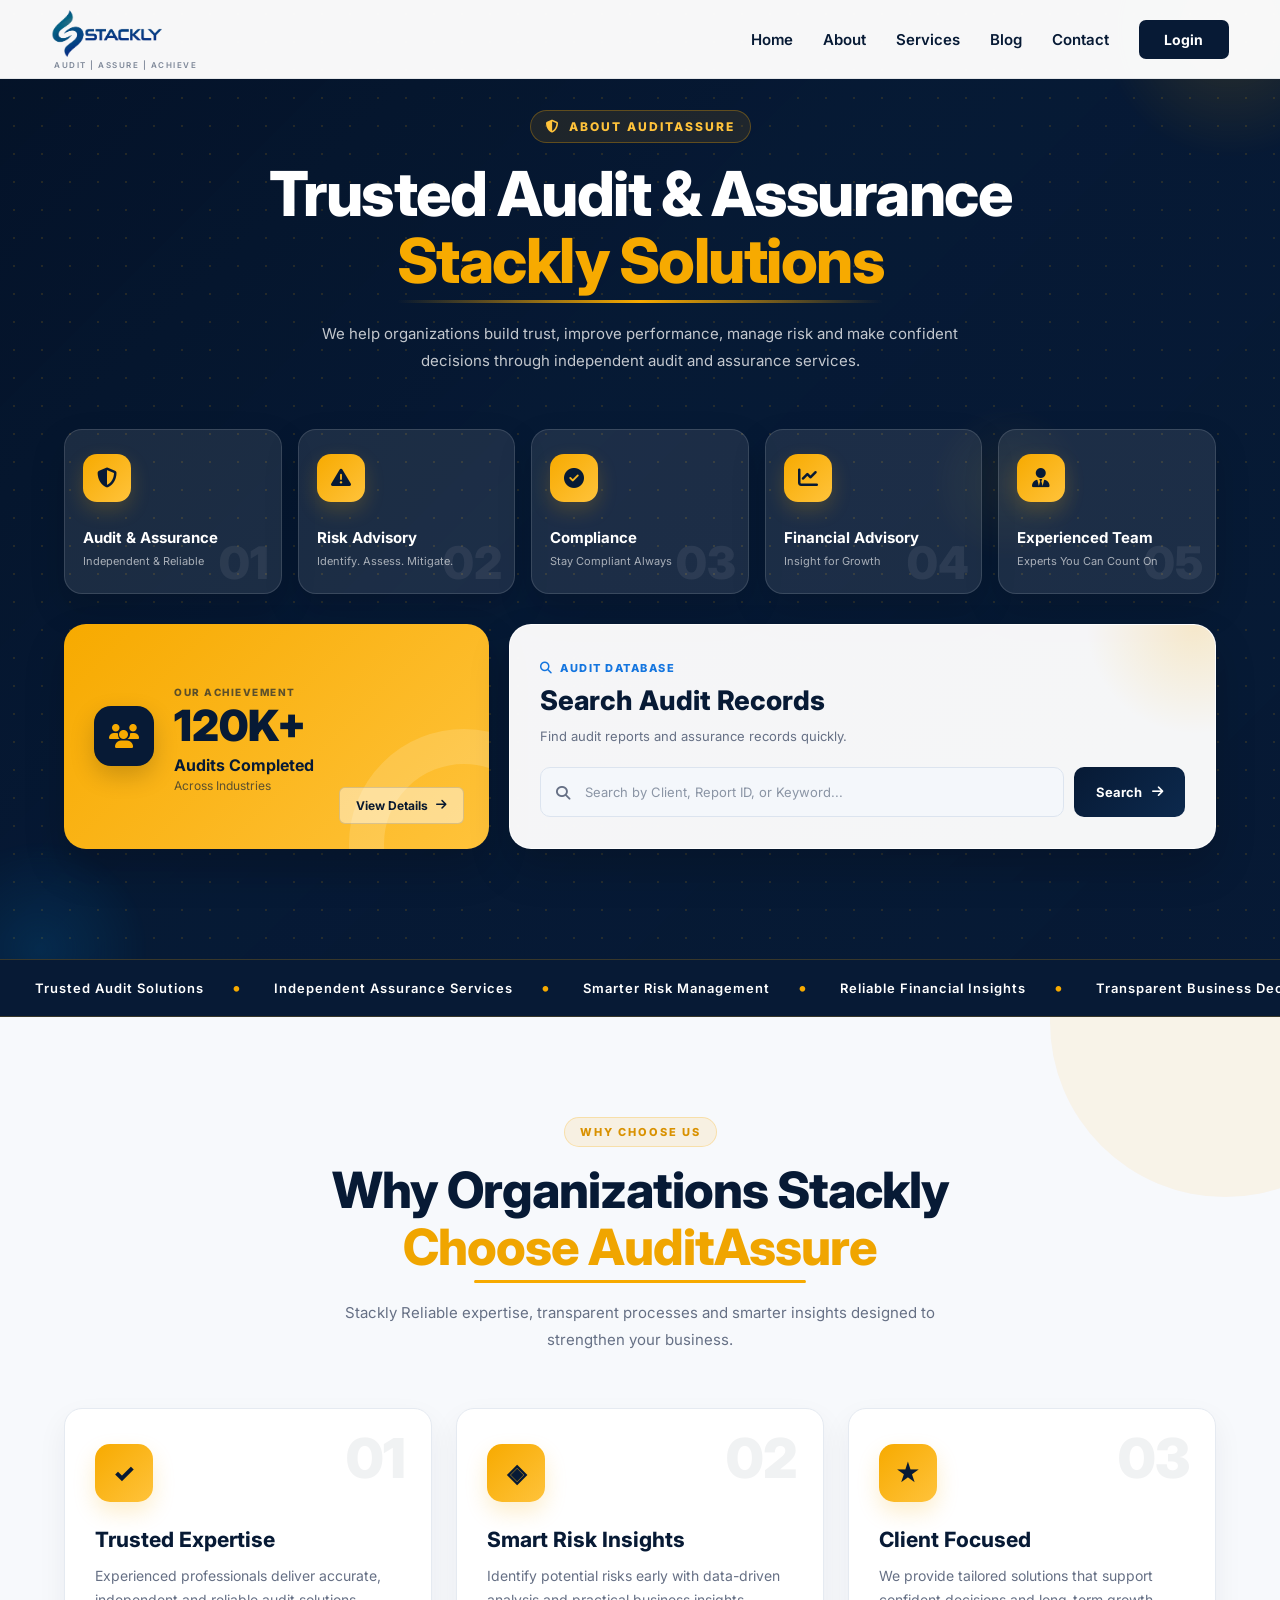
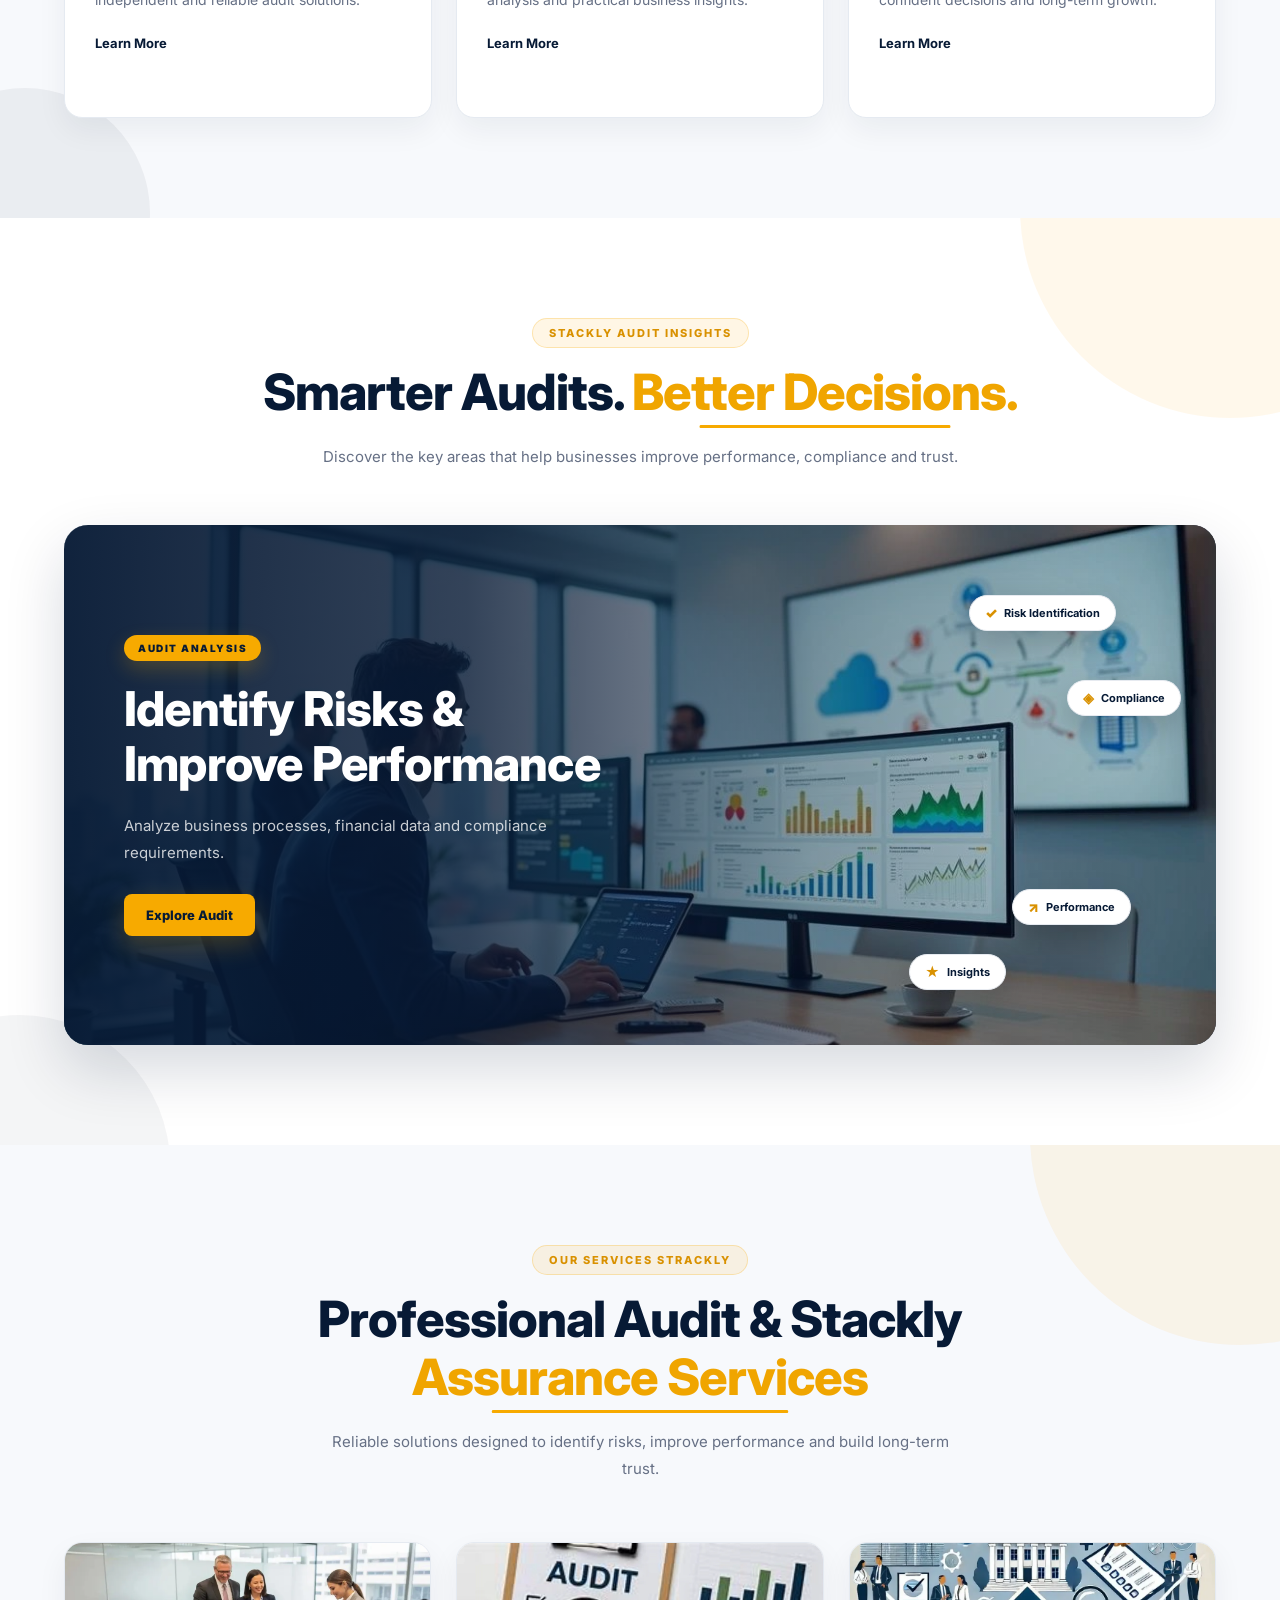
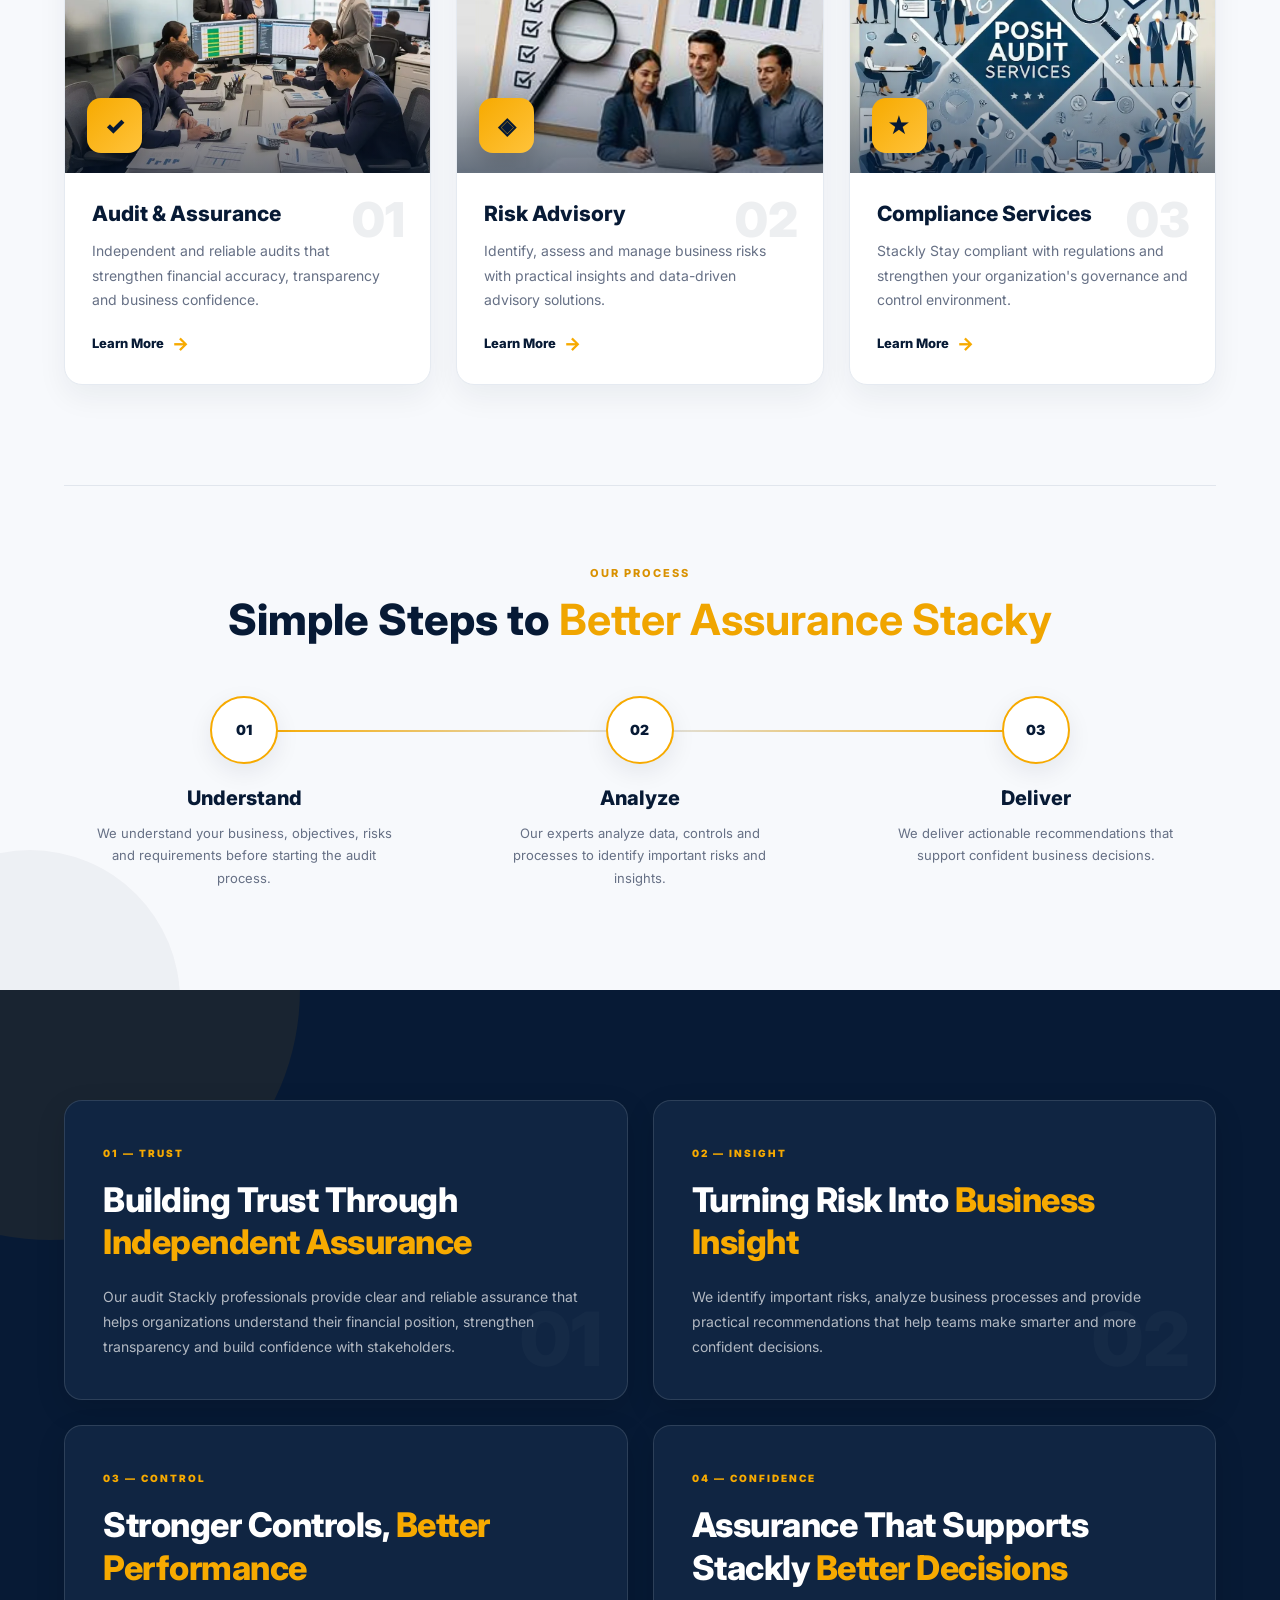
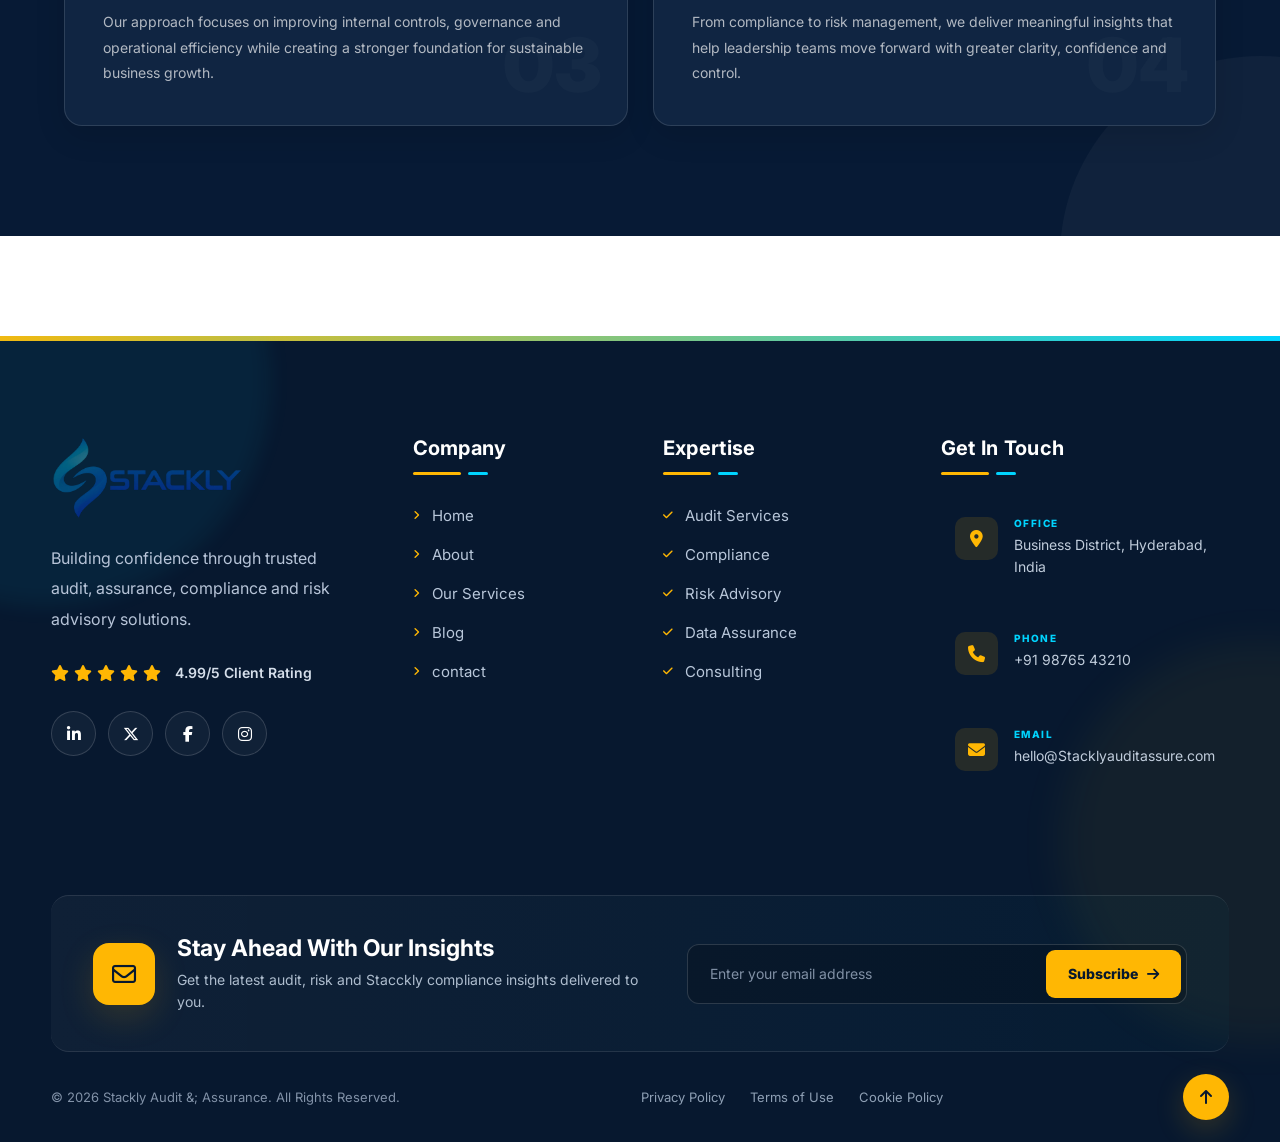
==== commit b4ac8d0a: "Add files via upload" ====
--- a/about.html
+++ b/about.html
@@ -73,7 +73,7 @@
 
             <img
                 class="brand-logo"
-                src="./assets/img-19.webp"
+                src="./assets/img-20.webp"
                 alt=""
             >
 
@@ -1193,21 +1193,21 @@
             <ul>
 
                 <li>
-                    <a href="services.html#audit">
+                    <a href="404.html">
                         <i class="fa-solid fa-check"></i>
                         <span>Audit Services</span>
                     </a>
                 </li>
 
                 <li>
-                    <a href="about.html">
+                    <a href="404.html">
                         <i class="fa-solid fa-check"></i>
                         <span>Compliance</span>
                     </a>
                 </li>
 
                 <li>
-                    <a href="services.html">
+                    <a href="404.html">
                         <i class="fa-solid fa-check"></i>
                         <span>Risk Advisory</span>
                     </a>
@@ -1221,7 +1221,7 @@
                 </li>
 
                 <li>
-                    <a href="contact.html">
+                    <a href="404.html">
                         <i class="fa-solid fa-check"></i>
                         <span>Consulting</span>
                     </a>
@@ -1231,8 +1231,6 @@
 
         </div>
 
-
-
         <!-- =================================================
              CONTACT
         ================================================= -->
@@ -1358,29 +1356,26 @@
 
         </div>
 
-
-        <form
-            class="newsletter-form"
-            id="newsletterForm"
-        >
-
-            <input
-                type="email"
-                id="newsletterEmail"
-                placeholder="Enter your email address"
-                required
-            >
-
-         <button
-    type="button"
-    onclick="window.location.href='404.html'"
+<form
+    class="newsletter-form"
+    id="newsletterForm"
 >
-    Subscribe
-    <i class="fa-solid fa-arrow-right"></i>
-</button>
-
-        </form>
-
+    <input
+        type="email"
+        id="newsletterEmail"
+        placeholder="Enter your email address"
+        required
+    >
+
+    <button
+        type="submit"
+    >
+        Subscribe
+        <i class="fa-solid fa-arrow-right"></i>
+    </button>
+
+    <p id="newsletterMessage"></p>
+</form>
     </div>
 
 
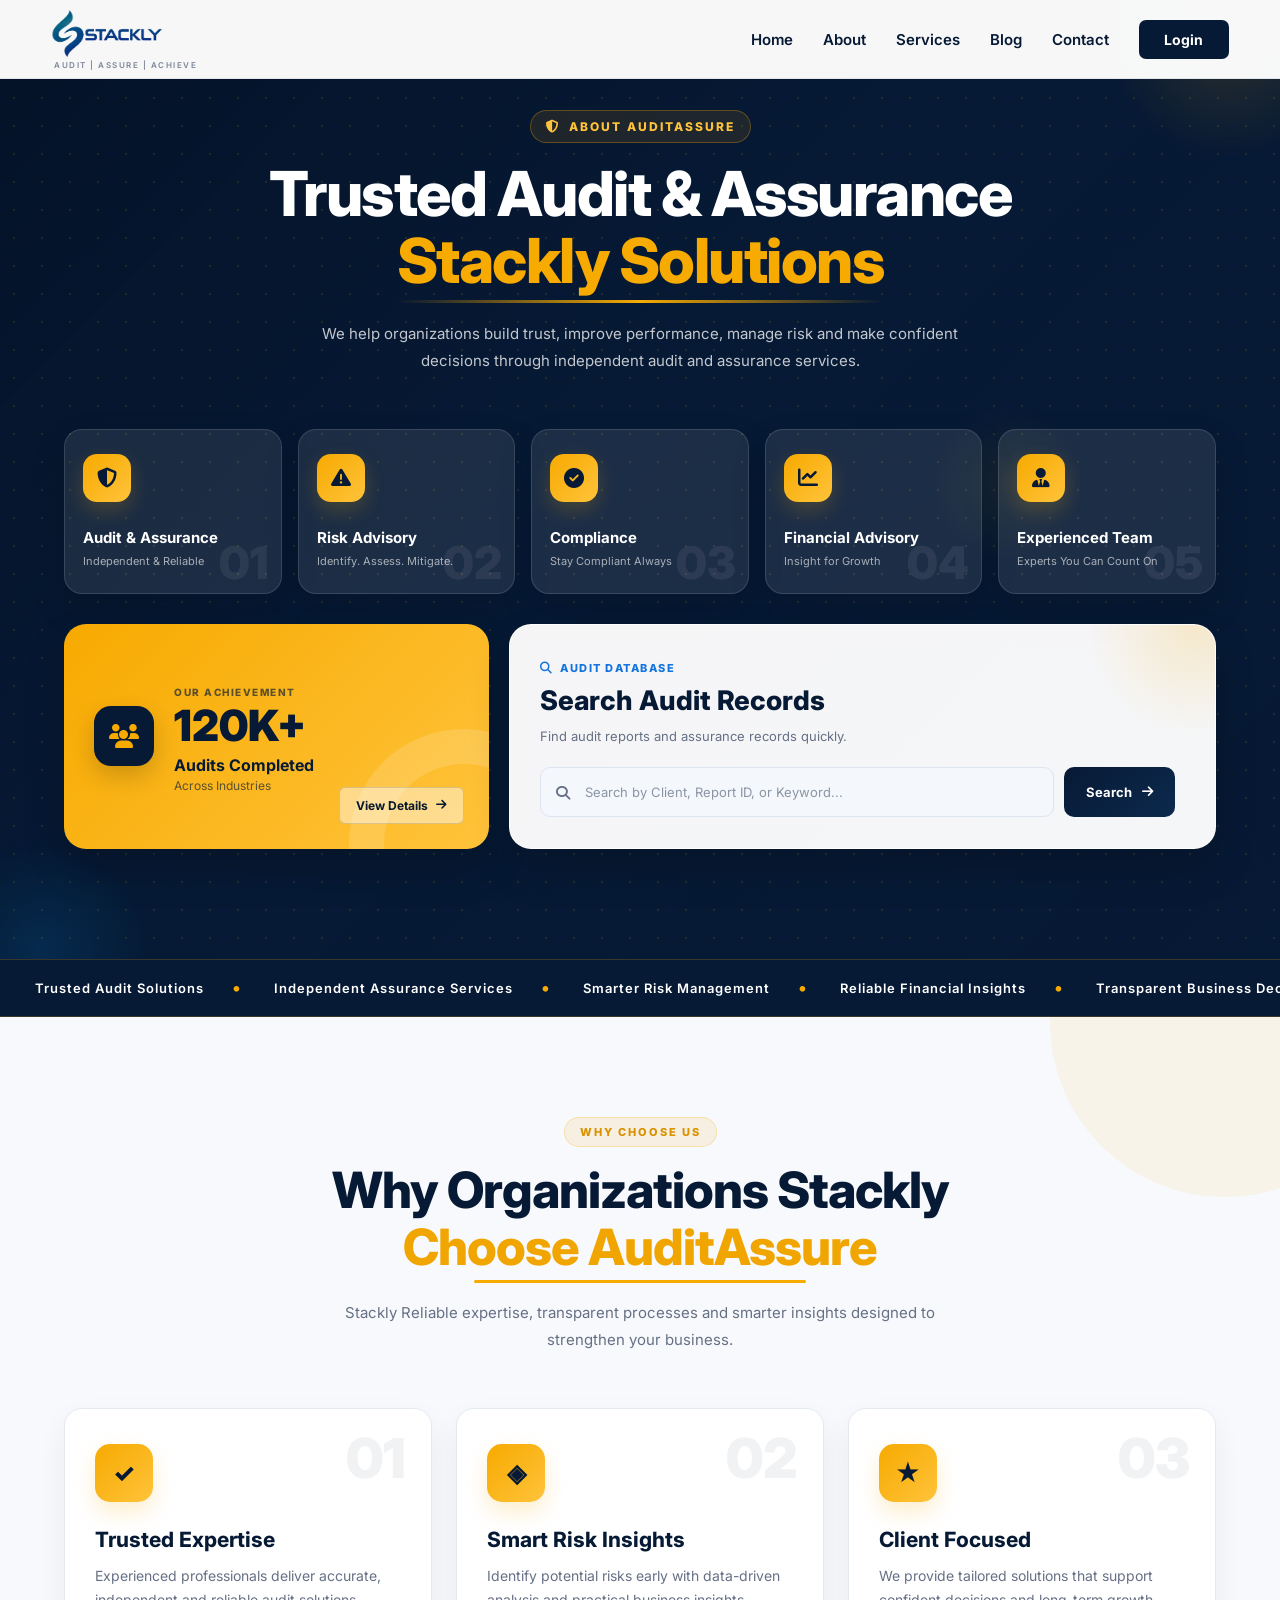
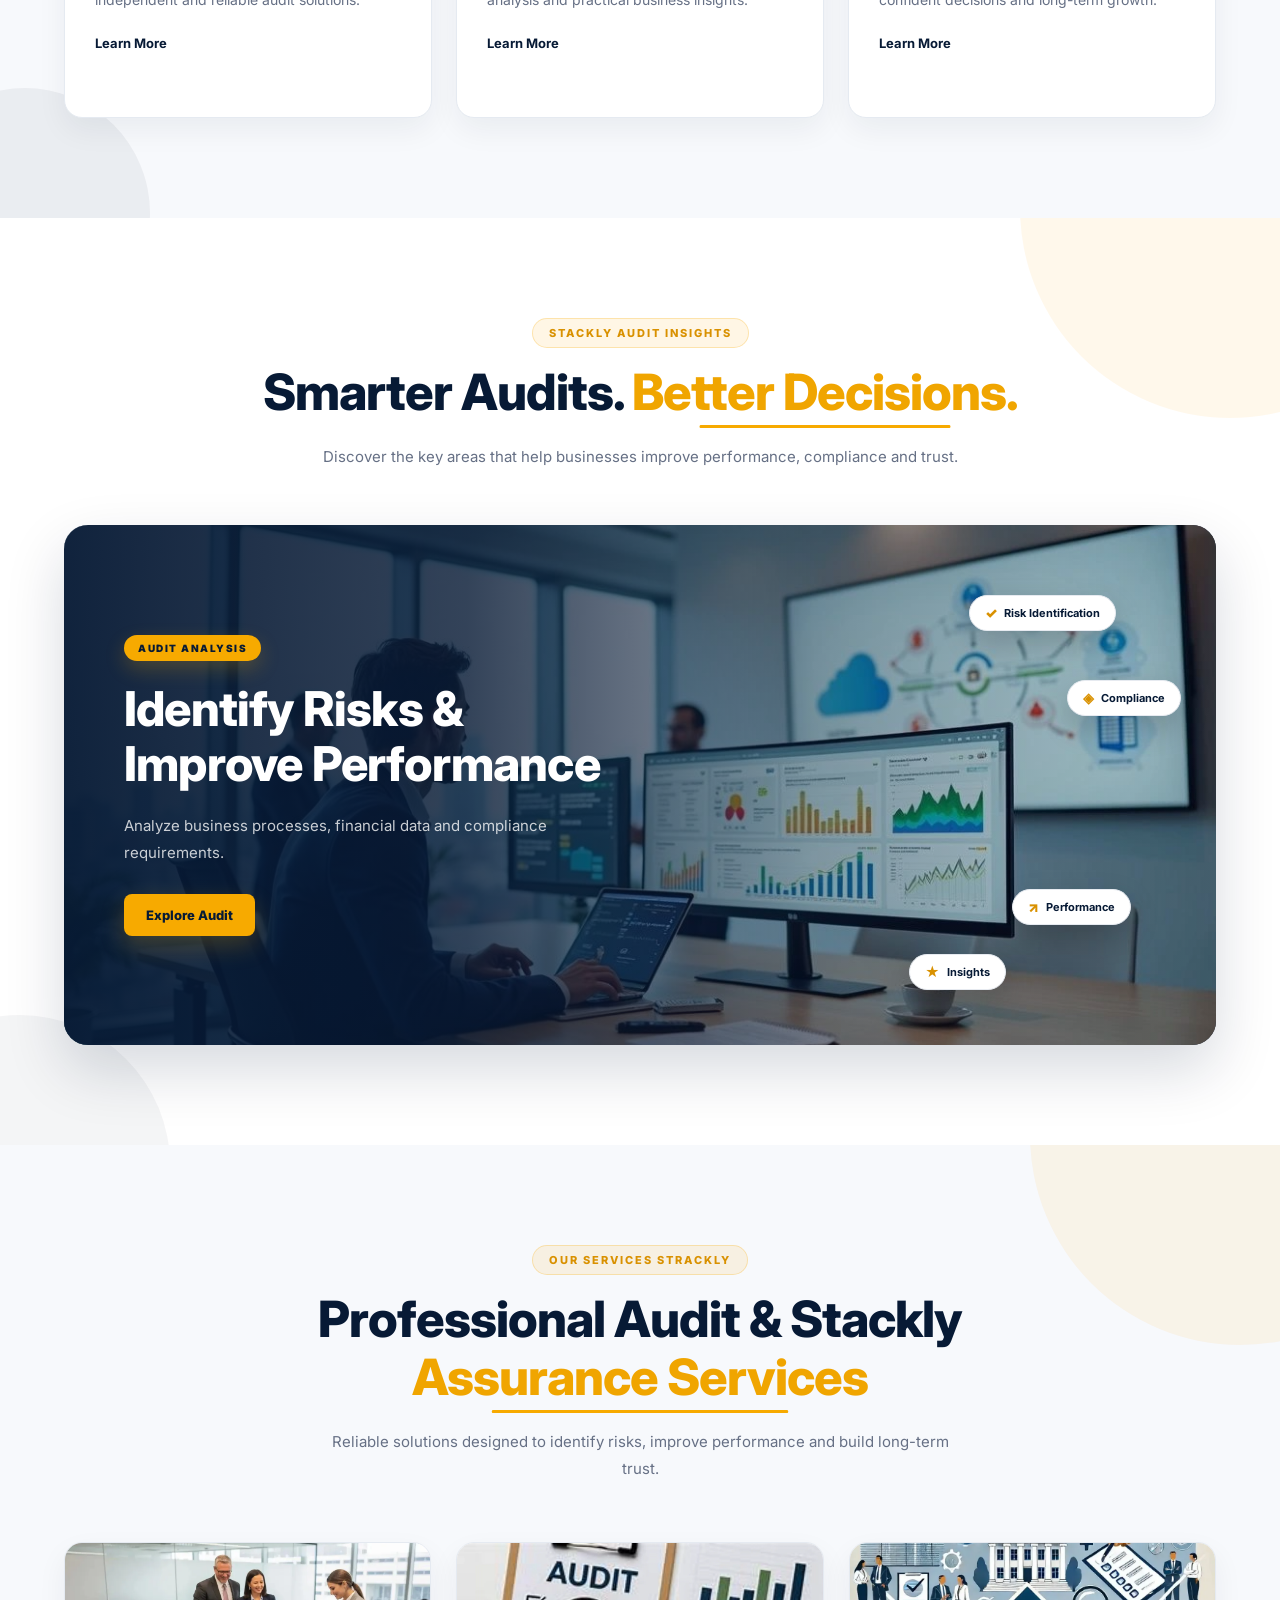
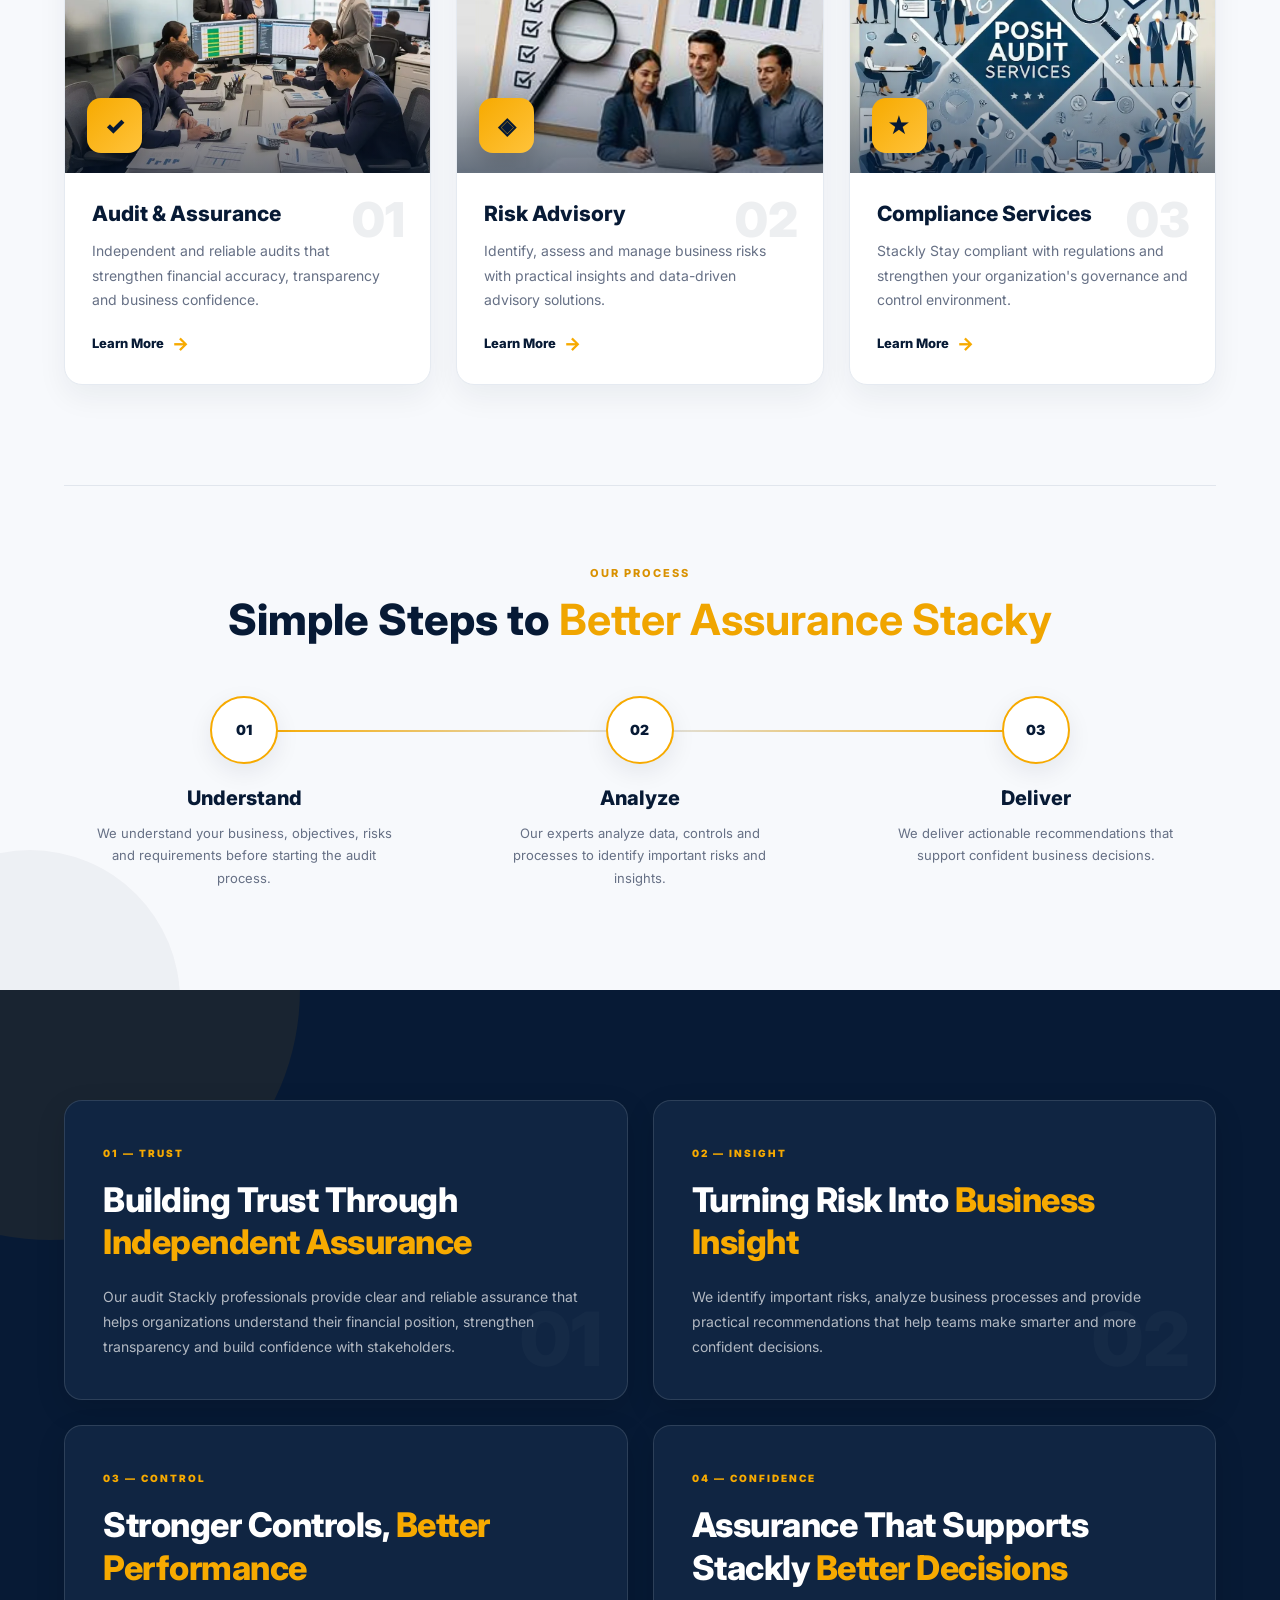
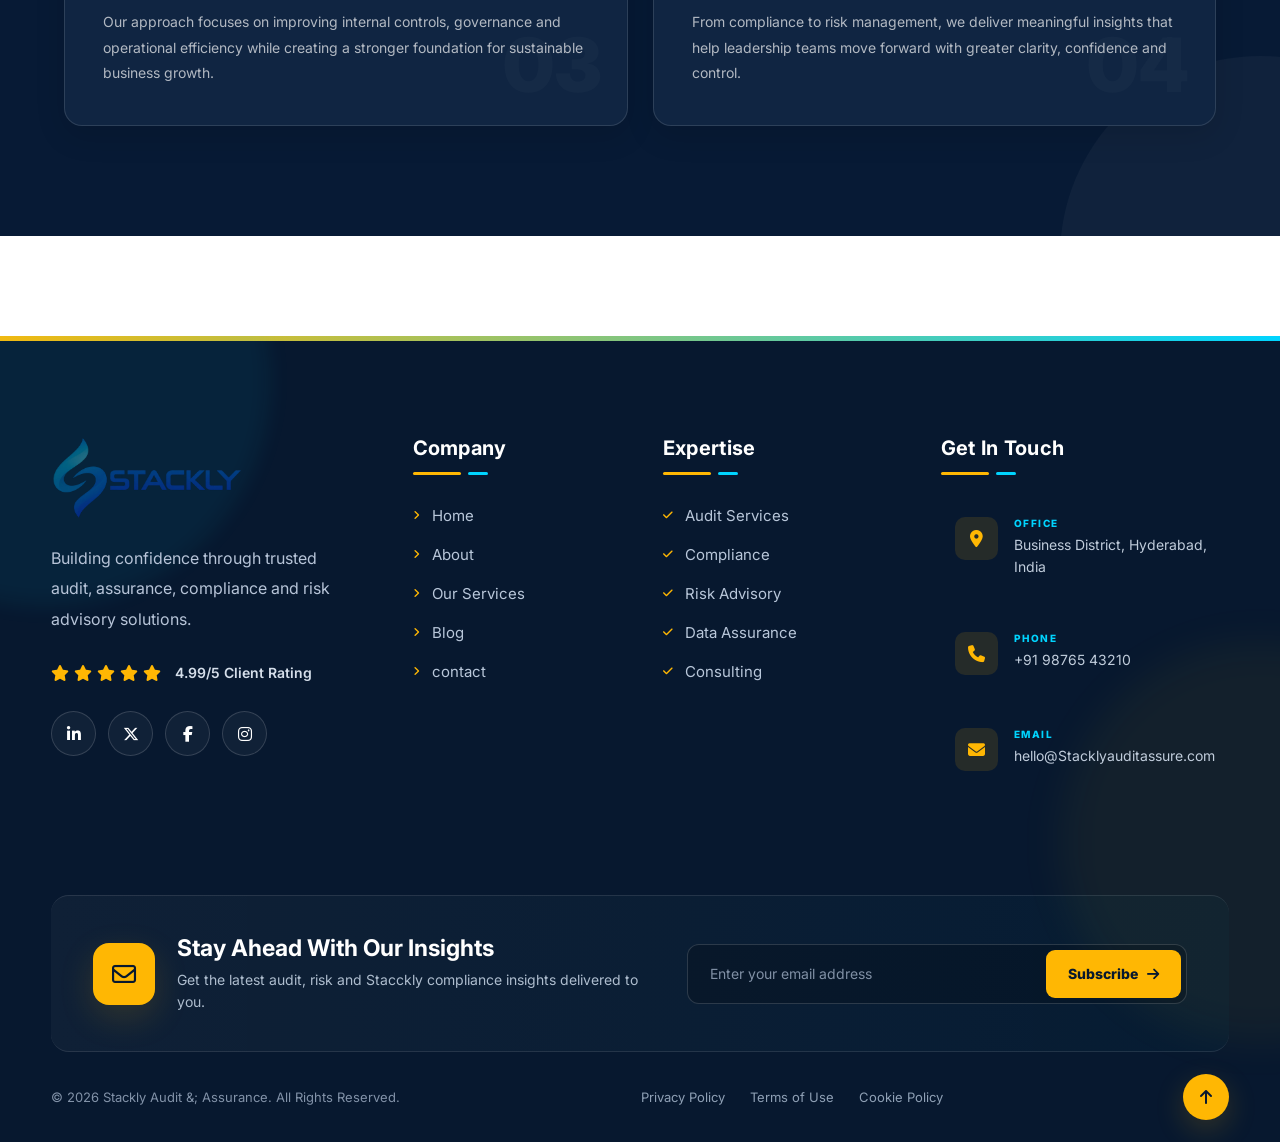
==== commit 0a895990: "Add files via upload" ====
--- a/about.html
+++ b/about.html
@@ -354,31 +354,32 @@
 
                 </div>
 
-
-                <form class="audit-search">
-
-                    <div class="search-input">
-
-                        <span class="search-icon">
-                            <i class="fa-solid fa-magnifying-glass"></i>
-                        </span>
-
-                        <input
-                            type="text"
-                            placeholder="Search by Client, Report ID, or Keyword..."
-                            aria-label="Search audit records"
-                        >
-
-                    </div>
-
-                  <button
-    type="button"
-    onclick="window.location.href='404.html'"
->
-    Search
-    <i class="fa-solid fa-arrow-right"></i>
-</button>
-                </form>
+<form class="audit-search" id="auditSearchForm">
+
+    <div class="search-input">
+
+        <span class="search-icon">
+            <i class="fa-solid fa-magnifying-glass"></i>
+        </span>
+
+        <input
+            type="text"
+            id="auditSearchInput"
+            placeholder="Search by Client, Report ID, or Keyword..."
+            aria-label="Search audit records"
+            required
+        >
+
+    </div>
+
+    <button type="submit">
+        Search
+        <i class="fa-solid fa-arrow-right"></i>
+    </button>
+
+    <p id="auditSearchMessage"></p>
+
+</form>
 
             </div>
 
